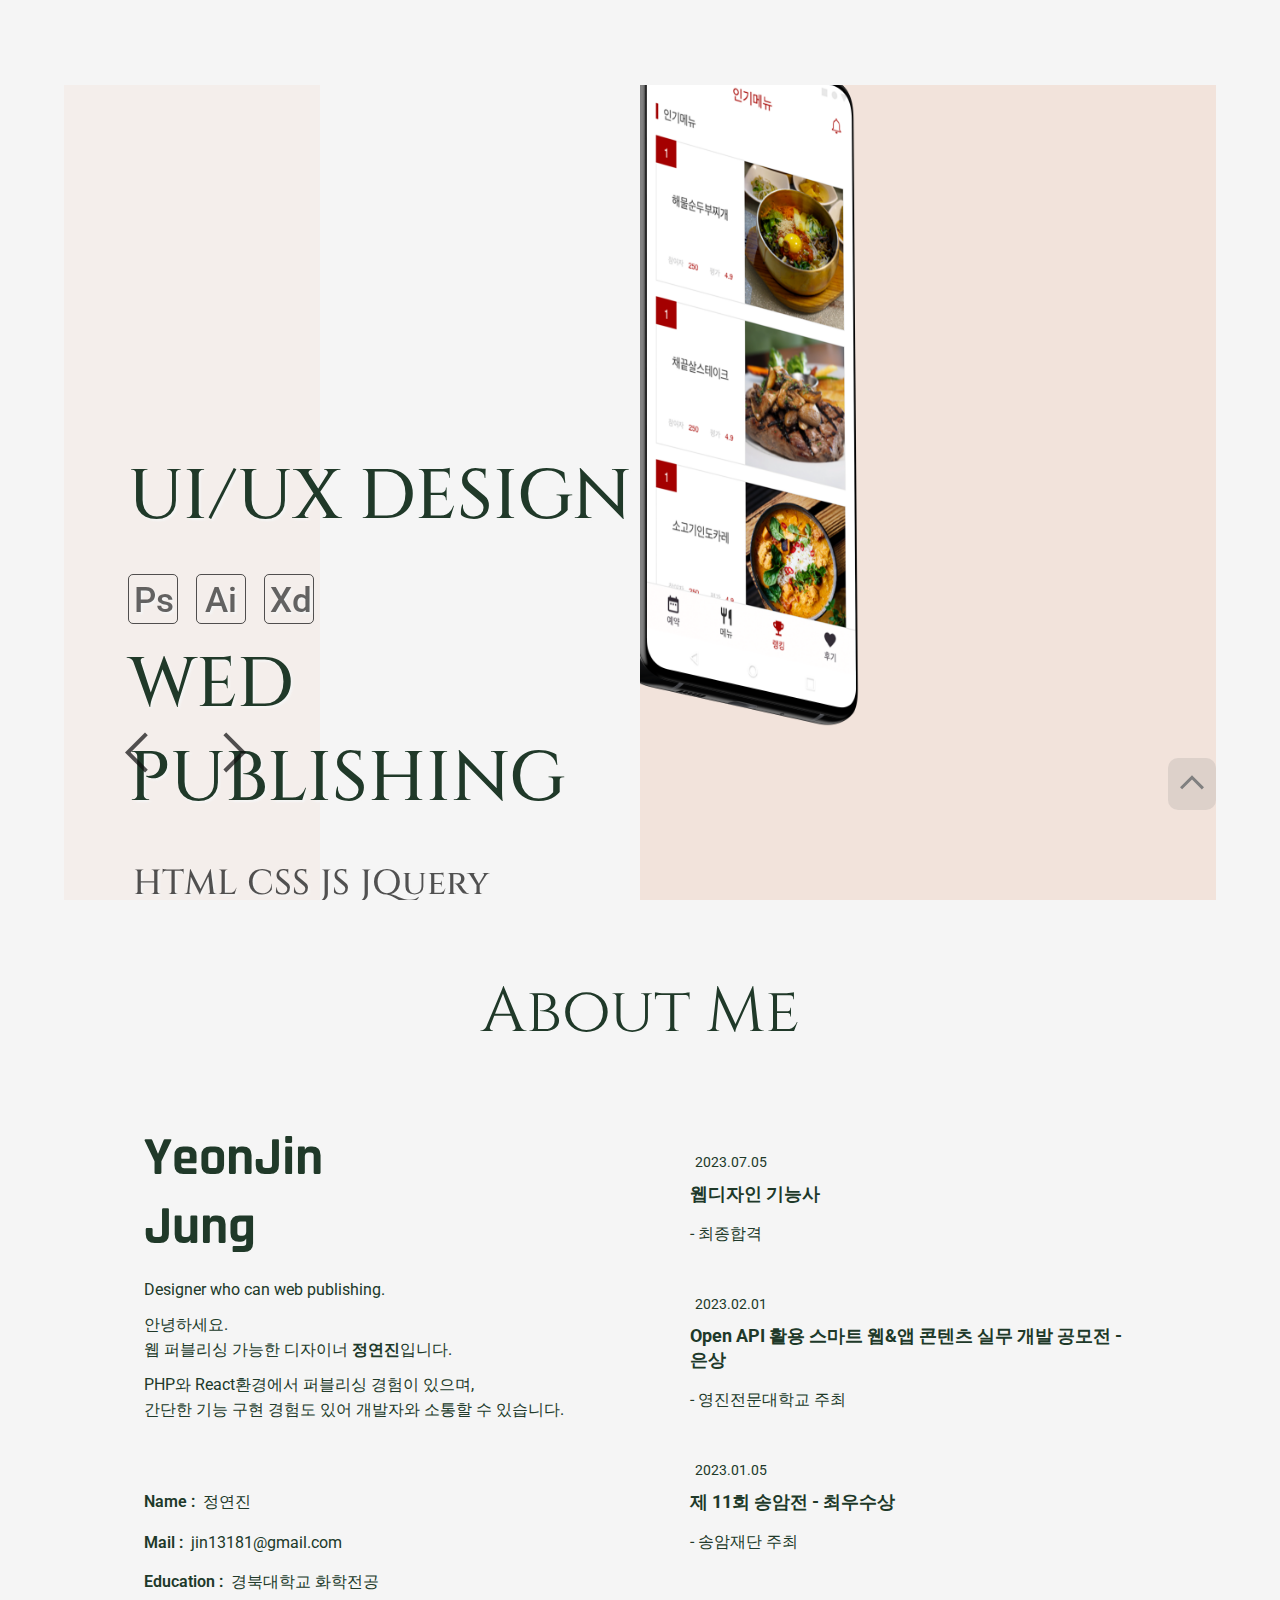
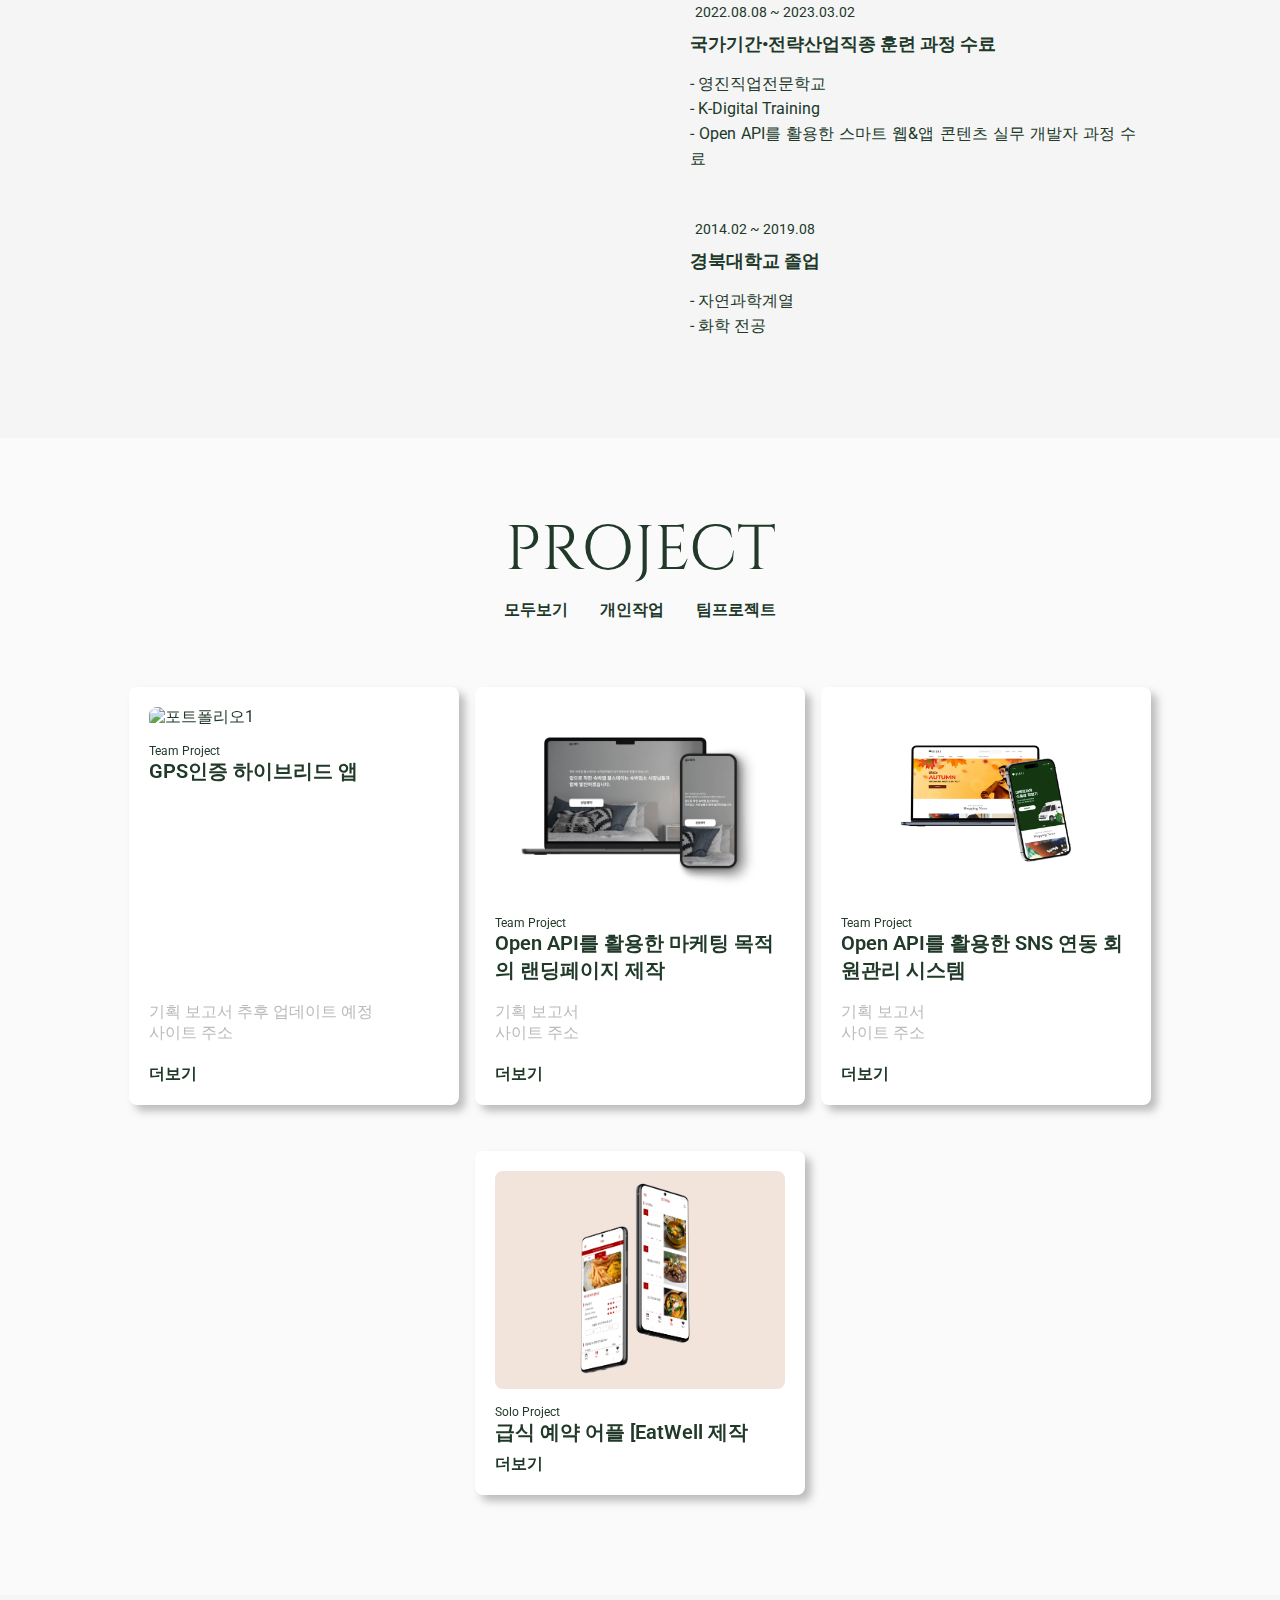
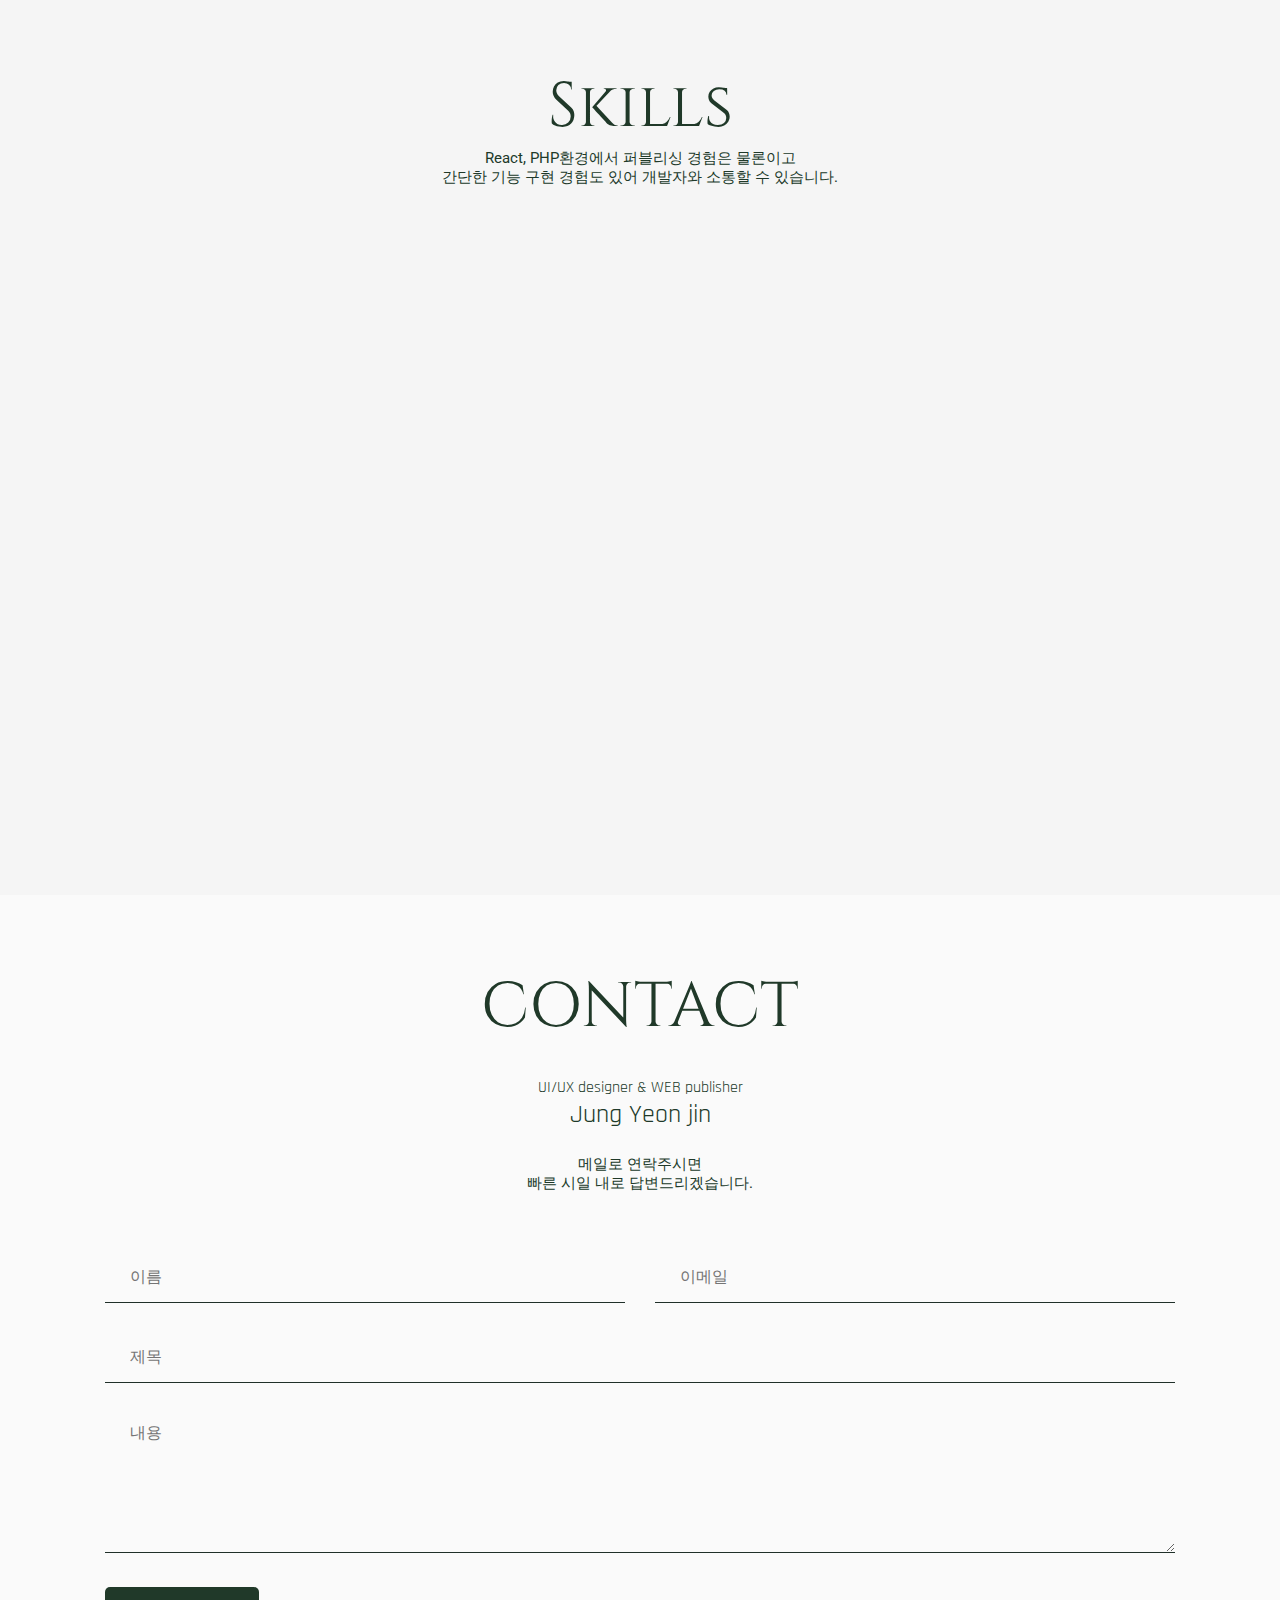
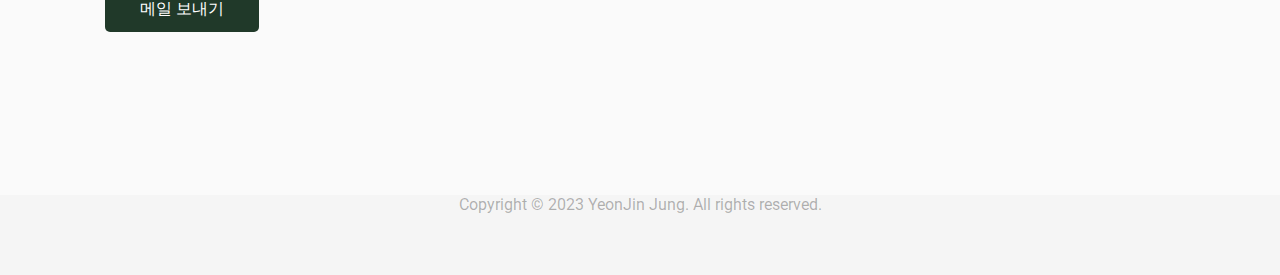
==== index.html @ bfe867f1 "보고서 추가중" ====
<!DOCTYPE html>
<html lang="ko">
  <head>
    <meta charset="UTF-8" />
    <meta http-equiv="X-UA-Compatible" content="IE=edge" />
    <meta name="viewport" content="width=device-width, initial-scale=1.0" />
    <title>정연진 포트폴리오</title>

    <!-- 제이쿼리 슬릭슬라이더 스크립트 -->
    <script src="https://code.jquery.com/jquery-3.6.0.min.js"></script>
    <link
      rel="stylesheet"
      type="text/css"
      href="https://cdn.jsdelivr.net/npm/slick-carousel@1.8.1/slick/slick.css"
    />
    <script
      type="text/javascript"
      src="https://cdn.jsdelivr.net/npm/slick-carousel@1.8.1/slick/slick.min.js"
    ></script>
    <!-- AOS -->
    <link href="https://unpkg.com/aos@2.3.1/dist/aos.css" rel="stylesheet" />
    <!-- 스타일시트 -->
    <link rel="stylesheet" href="css/style.css" />
  </head>
  <body>
    <!-- 메뉴 -->
    <header>
      <nav>
        <ul>
          <a href="#mainSlide"><li class="menuBtn underline">HOME</li></a>
          <a href="#about"><li class="menuBtn underline">ABOUT</li></a>
          <a href="#project"><li class="menuBtn underline">PROJECT</li></a>
          <a href="#skills"><li class="menuBtn underline">SKILLS</li></a>
          <a href="#contact"><li class="menuBtn underline">CONTACT</li></a>
        </ul>
      </nav>
      <div id="mobileNav">
        <ul>
          <a href="#mainSlide">
            <li>
              <svg
                xmlns="http://www.w3.org/2000/svg"
                height="26"
                width="26"
                viewBox="0 0 48 48"
              >
                <path
                  d="M8 42V18L24.1 6 40 18v24H28.3V27.75h-8.65V42Zm3-3h5.65V24.75H31.3V39H37V19.5L24.1 9.75 11 19.5Zm13-14.65Z"
                />
              </svg>
            </li>
          </a>
          <a href="#about">
            <li>
              <svg
                xmlns="http://www.w3.org/2000/svg"
                height="26"
                width="26"
                viewBox="0 0 48 48"
              >
                <path
                  d="M31.3 21.35q1.15 0 1.925-.775Q34 19.8 34 18.65t-.775-1.925q-.775-.775-1.925-.775t-1.925.775q-.775.775-.775 1.925t.775 1.925q.775.775 1.925.775Zm-14.6 0q1.15 0 1.925-.775.775-.775.775-1.925t-.775-1.925q-.775-.775-1.925-.775t-1.925.775Q14 17.5 14 18.65t.775 1.925q.775.775 1.925.775Zm7.3 13.6q3.3 0 6.075-1.775Q32.85 31.4 34.1 28.35h-2.6q-1.15 2-3.15 3.075-2 1.075-4.3 1.075-2.35 0-4.375-1.05t-3.125-3.1H13.9q1.3 3.05 4.05 4.825Q20.7 34.95 24 34.95ZM24 44q-4.1 0-7.75-1.575-3.65-1.575-6.375-4.3-2.725-2.725-4.3-6.375Q4 28.1 4 23.95q0-4.1 1.575-7.75 1.575-3.65 4.3-6.35 2.725-2.7 6.375-4.275Q19.9 4 24.05 4q4.1 0 7.75 1.575 3.65 1.575 6.35 4.275 2.7 2.7 4.275 6.35Q44 19.85 44 24q0 4.1-1.575 7.75-1.575 3.65-4.275 6.375t-6.35 4.3Q28.15 44 24 44Zm0-20Zm0 17q7.1 0 12.05-4.975Q41 31.05 41 24q0-7.1-4.95-12.05Q31.1 7 24 7q-7.05 0-12.025 4.95Q7 16.9 7 24q0 7.05 4.975 12.025Q16.95 41 24 41Z"
                />
              </svg>
            </li>
          </a>
          <a href="#project">
            <li>
              <svg
                xmlns="http://www.w3.org/2000/svg"
                height="26"
                width="26"
                viewBox="0 0 48 48"
              >
                <path
                  d="M28.5 40v-3h6q1.05 0 1.775-.725Q37 35.55 37 34.5v-5q0-1.85 1.125-3.3 1.125-1.45 2.875-2v-.4q-1.75-.5-2.875-1.975T37 18.5v-5q0-1.05-.725-1.775Q35.55 11 34.5 11h-6V8h6q2.3 0 3.9 1.6t1.6 3.9v5q0 1.05.725 1.775Q41.45 21 42.5 21H44v6h-1.5q-1.05 0-1.775.725Q40 28.45 40 29.5v5q0 2.3-1.6 3.9T34.5 40Zm-15 0q-2.3 0-3.9-1.6T8 34.5v-5q0-1.05-.725-1.775Q6.55 27 5.5 27H4v-6h1.5q1.05 0 1.775-.725Q8 19.55 8 18.5v-5q0-2.3 1.6-3.9T13.5 8h6v3h-6q-1.05 0-1.775.725Q11 12.45 11 13.5v5q0 1.85-1.125 3.325T7 23.8v.4q1.75.55 2.875 2T11 29.5v5q0 1.05.725 1.775Q12.45 37 13.5 37h6v3Z"
                />
              </svg>
            </li>
          </a>
          <a href="#skills">
            <li>
              <svg
                xmlns="http://www.w3.org/2000/svg"
                height="26"
                width="26"
                viewBox="0 0 48 48"
              >
                <path
                  d="M28.5 40v-3h6q1.05 0 1.775-.725Q37 35.55 37 34.5v-5q0-1.85 1.125-3.3 1.125-1.45 2.875-2v-.4q-1.75-.5-2.875-1.975T37 18.5v-5q0-1.05-.725-1.775Q35.55 11 34.5 11h-6V8h6q2.3 0 3.9 1.6t1.6 3.9v5q0 1.05.725 1.775Q41.45 21 42.5 21H44v6h-1.5q-1.05 0-1.775.725Q40 28.45 40 29.5v5q0 2.3-1.6 3.9T34.5 40Zm-15 0q-2.3 0-3.9-1.6T8 34.5v-5q0-1.05-.725-1.775Q6.55 27 5.5 27H4v-6h1.5q1.05 0 1.775-.725Q8 19.55 8 18.5v-5q0-2.3 1.6-3.9T13.5 8h6v3h-6q-1.05 0-1.775.725Q11 12.45 11 13.5v5q0 1.85-1.125 3.325T7 23.8v.4q1.75.55 2.875 2T11 29.5v5q0 1.05.725 1.775Q12.45 37 13.5 37h6v3Z"
                />
              </svg>
            </li>
          </a>
          <a href="#contact">
            <li>
              <svg
                xmlns="http://www.w3.org/2000/svg"
                height="26"
                width="26"
                viewBox="0 0 48 48"
              >
                <path
                  d="M7 40q-1.2 0-2.1-.9Q4 38.2 4 37V11q0-1.2.9-2.1Q5.8 8 7 8h34q1.2 0 2.1.9.9.9.9 2.1v26q0 1.2-.9 2.1-.9.9-2.1.9Zm17-15.1L7 13.75V37h34V13.75Zm0-3L40.8 11H7.25ZM7 13.75V11v26Z"
                />
              </svg>
            </li>
          </a>
        </ul>
      </div>
    </header>

    <!-- ------------------------------------- 1. 메인 슬라이드 -->
    <section id="mainSlide">
      <!-- 텍스트 슬라이드 -->
      <div class="text-slider-wrapper">
        <div class="text-slider">
          <div class="text-slide">
            <h1 class="design_tool">
              UI/UX DESIGN <br />
              <span>Ps</span><span>Ai</span><span>Xd</span>
            </h1>
          </div>
          <div class="text-slide">
            <h1 class="pub_tool">
              WED<br />PUBLISHING<br />
              <span>HTML</span><span>CSS</span><span>JS</span
              ><span>JQuery</span>
            </h1>
          </div>
          <div class="text-slide">
            <h1>MOBILE <br />PUBLISHING</h1>
          </div>
        </div>
      </div>
      <!-- 이전 다음 버튼-->
      <div class="slider-control">
        <div class="prev">
          <button class="slideBtn" type="button">
            <svg xmlns="http://www.w3.org/2000/svg" height="48" width="48">
              <path d="M20 44 0 24 20 4l2.8 2.85L5.65 24 22.8 41.15Z" />
            </svg>
          </button>
        </div>
        <div class="next">
          <button class="slideBtn" type="button">
            <svg xmlns="http://www.w3.org/2000/svg" height="48" width="48">
              <path
                d="m15.2 43.9-2.8-2.85L29.55 23.9 12.4 6.75l2.8-2.85 20 20Z"
              />
            </svg>
          </button>
        </div>
      </div>
      <!-- 블럭창 -->
      <div class="blocks">
        <div class="block-1"></div>
        <div class="block-2"></div>
        <div class="block-3"></div>
      </div>
      <!-- 오버레이창 -->
      <div class="overlay"></div>
      <!-- 이미지 슬라이드 -->
      <div class="image-slider">
        <div
          class="image-slide"
          id="one"
          style="
            background: url(img/EatWell1.png) no-repeat 50% 50%;
            background-size: cover;
          "
        ></div>
        <div
          class="image-slide"
          id="two"
          style="
            background: url(img/DEBEC2.jpg) no-repeat 50% 50%;
            background-size: cover;
          "
        ></div>
        <div
          class="image-slide"
          id="three"
          style="
            background: url(img/DANDI.png) no-repeat 50% 50%;
            background-size: cover;
          "
        ></div>
      </div>
    </section>

    <!-- ------------------------------------- 2. 소개 -->
    <main class="main-content">
      <section class="about section color" id="about">
        <div class="container">
          <div class="mainTitle">About Me</div>
          <!-- <div class="row">
            <div class="section-title padd-15">
              <h2>About Me</h2>
            </div>
          </div> -->

          <div class="contents">
            <div class="about-content">
              <div class="left">
                <div>
                  <div class="about-text">
                    <h3>YeonJin<br />Jung</h3>
                    <p>Designer who can web publishing.<br /></p>
                    <p style="margin-top: 10px">
                      안녕하세요.<br />
                      웹 퍼블리싱 가능한 디자이너
                      <b>정연진</b>입니다.<br />
                    </p>
                    <p style="margin-top: 10px">
                      PHP와 React환경에서 퍼블리싱 경험이 있으며,<br />
                      간단한 기능 구현 경험도 있어 개발자와 소통할 수
                      있습니다.<br />
                    </p>
                  </div>
                </div>

                <div>
                  <div class="personal-info">
                    <div class="info-item">
                      <p>Name : <span>정연진</span></p>
                    </div>
                    <div class="info-item">
                      <p>Mail : <span>jin13181@gmail.com</span></p>
                    </div>
                    <div class="info-item">
                      <p>Education : <span>경북대학교 화학전공</span></p>
                    </div>
                  </div>
                </div>

                <!-- <div class="buttons color">
                  <a href="./pages/cv.html" class="btn">웹에서 이력서 보기</a>
                </div> -->
              </div>
              <div class="right">
                <div class="timeline-box">
                  <div class="timeline">
                    <!-- ===== Timeline iTem Start ===== -->
                    <div class="timeline-item">
                      <div class="circle-dot"></div>
                      <h3 class="timeline-date">
                        <i class="fa fa-calendar"></i> 2023.07.05
                      </h3>
                      <h4 class="timeline-title">웹디자인 기능사</h4>
                      <p class="timeline-text">- 최종합격<br /></p>
                    </div>
                    <!-- ===== Timeline iTem End ===== -->
                    <!-- ===== Timeline iTem Start ===== -->
                    <div class="timeline-item">
                      <div class="circle-dot"></div>
                      <h3 class="timeline-date">
                        <i class="fa fa-calendar"></i> 2023.02.01
                      </h3>
                      <h4 class="timeline-title">
                        Open API 활용 스마트 웹&앱 콘텐츠 실무 개발 공모전 -
                        은상
                      </h4>
                      <p class="timeline-text">- 영진전문대학교 주최<br /></p>
                    </div>
                    <!-- ===== Timeline iTem End ===== -->
                    <!-- ===== Timeline iTem Start ===== -->
                    <div class="timeline-item">
                      <div class="circle-dot"></div>
                      <h3 class="timeline-date">
                        <i class="fa fa-calendar"></i> 2023.01.05
                      </h3>
                      <h4 class="timeline-title">제 11회 송암전 - 최우수상</h4>
                      <p class="timeline-text">- 송암재단 주최<br /></p>
                    </div>
                    <!-- ===== Timeline iTem End ===== -->
                    <!-- ===== Timeline iTem Start ===== -->
                    <div class="timeline-item">
                      <div class="circle-dot"></div>
                      <h3 class="timeline-date">
                        <i class="fa fa-calendar"></i> 2022.08.08 ~ 2023.03.02
                      </h3>
                      <h4 class="timeline-title">
                        국가기간•전략산업직종 훈련 과정 수료
                      </h4>
                      <p class="timeline-text">
                        - 영진직업전문학교<br />
                        - K-Digital Training<br />
                        - Open API를 활용한 스마트 웹&앱 콘텐츠 실무 개발자 과정
                        수료
                      </p>
                    </div>
                    <!-- ===== Timeline iTem End ===== -->
                    <!-- ===== Timeline iTem Start ===== -->
                    <div class="timeline-item">
                      <div class="circle-dot"></div>
                      <h3 class="timeline-date">
                        <i class="fa fa-calendar"></i> 2014.02 ~ 2019.08
                      </h3>
                      <h4 class="timeline-title">경북대학교 졸업</h4>
                      <p class="timeline-text">
                        - 자연과학계열<br />
                        - 화학 전공<br />
                      </p>
                    </div>
                    <!-- ===== Timeline iTem End ===== -->
                  </div>
                </div>
              </div>
            </div>
          </div>
          <!-- // about-content -->
        </div>
      </section>

      <!-- ------------------------------------- 3. 포트폴리오 -->
      <section class="portfolio section" id="project">
        <!-- portfolio container Start -->
        <div class="container">
          <div class="mainTitle">PROJECT</div>
          <!-- portfolio Item Filter Start -->
          <div class="row">
            <div class="portfolio-heading padd-15">
              <div class="portfolio__filters">
                <span class="portfolio__item active-portfolio" data-filter="all"
                  >모두보기</span
                >
                <span class="portfolio__item" data-filter=".Solo"
                  >개인작업</span
                >
                <span class="portfolio__item" data-filter=".Team"
                  >팀프로젝트</span
                >
              </div>
            </div>
          </div>
          <!-- portfolio Item Filter End -->

          <!-- portfolio Item Container Start -->
          <div class="portfolio__container">
            <!-- portfolio Item Start -->
            <div class="portfolio__card mix Team">
              <img
                src="./img/DANDI.png"
                alt="포트폴리오1"
                class="portfolio__img"
              />
              <p class="portfolio__subtitle">Team Project</p>
              <h3 class="portfolio__title">GPS인증 하이브리드 앱</h3>
              <p class="portfolio__link">
                <a href="./ppt/DANDI_ppt.html" target="_blank"
                  >기획 보고서 추후 업데이트 예정</a
                ><br />
                <a href="https://dandi21.netlify.app/" target="_blank"
                  >사이트 주소</a
                >
              </p>
              <span class="portfolio__button"
                >더보기
                <i class="fa-solid fa-arrow-right"></i>
              </span>
              <div class="portfolio__item-details">
                <p class="details__description">
                  Open API을 활용한 GPS 인증 하이브리드 앱 개발<br /><br />
                  대구 각 관광명소를 배경으로 돌아보며 QR코드를 스캔하여
                  스탬프를 모으면서 대구 관광명소를 알리고, 추가적인 지역발전을
                  도모하는 목표로 기획
                </p>
                <ul class="details__info">
                  <b>제작 기간</b>
                  -
                  <span>2023.02.01. ~ 2023.02.28.</span>
                  <br />
                  <li>
                    <b>사용기술</b> -
                    <span>HTML, CSS, JavaScript, React, node.js, Rest API</span>
                    <br />
                  </li>
                  <li>
                    <b>역할</b> -
                    <span>웹 퍼블리싱, 프론트엔드 개발, 백엔드 개발</span>
                    <br />
                  </li>
                  <li>
                    • React 환경에서 퍼블리싱<br />
                    • React Hook을 이용한 상태관리<br />
                    • Netlify를 이용한 React 프로젝트 배포<br />
                    • 로그인, 회원가입 기능 구현<br />
                    • Node.js(Express)를 활용하여 애플리케이션 서버 구축<br />
                    • Axios를 활용하여 서버와 통신<br />
                    <br />
                  </li>
                  <li>
                    <b>링크</b>
                    <p>
                      <a href="./ppt/DANDI_ppt.html" target="_blank"
                        >프로젝트 기획 보고서 추후 업데이트 예정</a
                      ><br />
                      <a href="https://dandi21.netlify.app/" target="_blank"
                        >프로젝트 사이트 주소</a
                      >
                    </p>
                  </li>
                </ul>
              </div>
            </div>
            <!-- portfolio Item End -->
            <!-- portfolio Item Start -->
            <div class="portfolio__card mix Team">
              <img
                src="./img/coolstay.png"
                alt="포트폴리오2"
                class="portfolio__img"
              />
              <p class="portfolio__subtitle">Team Project</p>
              <h3 class="portfolio__title">
                Open API를 활용한 마케팅 목적의 랜딩페이지 제작
              </h3>

              <p class="portfolio__link">
                <a href="./ppt/COOLSTAY.html" target="_blank">기획 보고서</a
                ><br />
                <a href="http://jin13181.ivyro.net/coolstay/" target="_blank"
                  >사이트 주소</a
                >
              </p>
              <div class="portfolio__button">
                더보기
                <i class="fa-solid fa-arrow-right"></i>
              </div>
              <div class="portfolio__item-details">
                <p class="details__description">
                  카카오 알림톡 API를 이용한 마케팅 자동화 서비스 프로젝트<br /><br />
                  대상을 선정한 이유와 고객의 유입부터 수익화(결제유도)까지의
                  흐름 등 모든것이 마케팅이 중심이 되었던 프로젝트
                </p>
                <ul class="details__info">
                  <b>재작 기간</b>
                  -
                  <span>2023.01.04. ~ 2023.01.31.</span>
                  <br />
                  <li>
                    <b>사용기술</b> -
                    <span>HTML, CSS, JavaScript, REST API</span>
                    <br />
                  </li>
                  <li>
                    <b>역할</b> -
                    <span>전반적인 화면 설계 및 웹 퍼블리싱</span>
                    <br />
                  </li>
                  <li>
                    • 웹 표준, 웹 접근성을 고려한 반응형 웹 구현 <br />
                    <br />
                  </li>

                  <li>
                    <b>링크</b>
                    <p>
                      <a href="./ppt/COOLSTAY.html" target="_blank"
                        >프로젝트 기획 보고서</a
                      ><br />
                      <a
                        href="http://jin13181.ivyro.net/coolstay/"
                        target="_blank"
                        >프로젝트 사이트 주소</a
                      >
                    </p>
                  </li>
                  <li>
                    <b>수상</b> -
                    <span>
                      영진전문대학 주최. Open API 활용 콘텐츠 개발 공모전 은상
                      수상
                    </span>
                    <br />
                  </li>
                </ul>
              </div>
            </div>
            <!-- portfolio Item End -->
            <!-- portfolio Item Start -->
            <div class="portfolio__card mix Team">
              <img
                src="./img/DEBEC.png"
                alt="포트폴리오3"
                class="portfolio__img"
              />
              <p class="portfolio__subtitle">Team Project</p>
              <h3 class="portfolio__title">
                Open API를 활용한 SNS 연동 회원관리 시스템
              </h3>
              <p class="portfolio__link">
                <a href="./ppt/DEBEC.html" target="_blank">기획 보고서</a><br />
                <a href="http://jin13181.ivyro.net/debec/" target="_blank"
                  >사이트 주소</a
                >
              </p>
              <span class="portfolio__button"
                >더보기
                <i class="fa-solid fa-arrow-right"></i>
              </span>
              <div class="portfolio__item-details">
                <!-- <h3 class="details__title">Image Search App</h3> -->
                <p class="details__description">
                  대구에 위치한 [대구백화점]을 대상으로 Open API를 이용한 SNS
                  연동 회원관리 시스템 프로젝트
                </p>
                <ul class="details__info">
                  <li>
                    <b>제작 기간</b> -
                    <span>2022.11.17. ~ 2022.12.16.</span>
                    <br />
                  </li>
                  <li>
                    <b>사용기술</b> -
                    <span
                      >HTML, CSS, JavaScript, jQuery, PHP, MySQL, REST API</span
                    >
                    <br />
                  </li>
                  <li>
                    <b>역할</b> -
                    <span>웹 퍼블리싱, 프론트엔드 개발, 백엔드 개발</span>
                    <br />
                  </li>

                  <li>
                    • 웹 표준, 웹 접근성을 고려한 반응형 웹 구현 <br />
                    • PHP와 REST API를 활용하여 소셜 로그인 기능 구현<br />
                    • 관리자 페이지로 회원 정보 수정 및 삭제 구현 <br />
                    <br />
                  </li>

                  <li>
                    <b>링크</b>
                    <p>
                      <a href="./ppt/DEBEC.html" target="_blank"
                        >프로젝트 기획 보고서</a
                      ><br />
                      <a href="http://jin13181.ivyro.net/debec/" target="_blank"
                        >프로젝트 사이트 주소</a
                      >
                    </p>
                  </li>
                  <li>
                    <b>수상</b>
                    <span
                      >송암재단 주최. 송암재단 제 11회 송암전 최우수상
                      수상</span
                    >
                    <br />
                  </li>
                </ul>
              </div>
            </div>
            <!-- portfolio Item End -->
            <!-- portfolio Item Start -->
            <div class="portfolio__card mix Solo">
              <img
                src="./img/EatWell1.png"
                alt="포트폴리오4"
                class="portfolio__img"
              />
              <p class="portfolio__subtitle">Solo Project</p>
              <h3 class="portfolio__title">급식 예약 어플 [EatWell 제작</h3>
              <span class="portfolio__button"
                >더보기
                <i class="fa-solid fa-arrow-right"></i>
              </span>
              <div class="portfolio__item-details">
                <!-- <h3 class="details__title">Image Search App</h3> -->
                <p class="details__description">급식 예약 어플 제작</p>
                <ul class="details__info">
                  <li>
                    <b>제작 기간</b> -
                    <span></span>
                    <br />
                  </li>
                  <li>
                    <b>사용기술</b> -
                    <span>Adobe XD</span>
                    <br />
                  </li>
                  <li>
                    <b>역할</b> -
                    <span>기획 및 UI/UX 디자인</span>
                    <br />
                  </li>
                  <li>
                    <b>링크</b>
                    <p>
                      <a href="./ppt/DEBEC_ppt.html" target="_blank"
                        >프로젝트 보고서 추후 업데이트 예정</a
                      ><br />
                    </p>
                  </li>
                </ul>
              </div>
            </div>
            <!-- portfolio Item End -->
          </div>
          <!-- portfolio Item Container Start -->

          <!-- Portfolio Popup Start -->
          <div class="portfolio__popup">
            <div class="portfolio__popup-inner">
              <div class="portfolio__popup-content grid">
                <div class="portfolio__popup-close">
                  <span></span>
                </div>
                <div class="pp__thumbnail">
                  <img
                    src="https://source.unsplash.com/collection/17"
                    alt="포트폴리오썸네일"
                    class="portfolio__pop-img"
                  />
                </div>
                <div class="portfolio__popup-info">
                  <div class="portfolio__popup-subtitle">
                    <span>Sample Subtitle</span>
                  </div>
                  <h3 class="portfolio__popup-title">Sample Details Title</h3>
                  <div class="portfolio__popup-body">
                    <p class="details__description">
                      Sample Details Description
                    </p>
                    <ul class="details__info">
                      <li>제작 - <span>4 Dec 2020</span></li>
                      <li>사용 - <span>HTML CSS</span></li>
                      <li>구분 - <span>Frontend</span></li>
                      <li>
                        데모 - <span><a href="#">www.domain.com</a></span>
                      </li>
                    </ul>
                  </div>
                </div>
              </div>
            </div>
          </div>
          <!-- Portfolio Popup End -->
        </div>
      </section>
      <!-- ===== Portfolio Section End ===== -->

      <!--------------------------스택-->
      <section class="section" id="skills">
        <div class="container">
          <div class="mainTitle">Skills</div>
          <p class="contact-sub-title">
            React, PHP환경에서 퍼블리싱 경험은 물론이고<br />
            간단한 기능 구현 경험도 있어 개발자와 소통할 수 있습니다.
          </p>
          <div class="introBox">
            <div
              class="textInBox"
              data-aos="fade-up"
              data-aos-anchor-placement="bottom-bottom"
            >
              <p class="fontbold">UI/UX디자인 및 웹퍼블리싱</p>
              <div class="stackWrap">
                <div class="stackContainer">
                  <div class="stackImg">
                    <img src="./img/photoshop.png" width="50px" alt="포토샵" />
                  </div>
                  <div class="stackTxt">photoshop</div>
                  <div class="stackBlank"></div>
                </div>
                <div class="stackContainer">
                  <div class="stackImg">
                    <img src="./img/xd.png" width="50px" alt="어도비xd" />
                  </div>
                  <div class="stackTxt">AdobeXD</div>
                  <div class="stackBlank"></div>
                </div>
                <div class="stackContainer">
                  <div class="stackImg">
                    <img
                      src="./img/illustrator.png"
                      width="50px"
                      alt="일러스트레이터"
                    />
                  </div>
                  <div class="stackTxt">Illustrator</div>
                  <div class="stackBlank"></div>
                </div>
                <div class="stackContainer">
                  <div class="stackImg">
                    <img src="./img/figma.png" width="50px" alt="피그마" />
                  </div>
                  <div class="stackTxt">Figma</div>
                  <div class="stackBlank"></div>
                </div>
                <div class="stackContainer">
                  <div class="stackImg">
                    <img src="./img/html5.png" width="50px" alt="html" />
                  </div>
                  <div class="stackTxt">HTML5</div>
                  <div class="stackBlank"></div>
                </div>
                <div class="stackContainer">
                  <div class="stackImg">
                    <img src="./img/css3.png" width="50px" alt="css" />
                  </div>
                  <div class="stackTxt">CSS3</div>
                  <div class="stackBlank"></div>
                </div>
                <div class="stackContainer">
                  <div class="stackImg">
                    <img src="./img/js.png" width="50px" alt="javaScript" />
                  </div>
                  <div class="stackTxt">JavaScipt</div>
                  <div class="stackBlank"></div>
                </div>
                <div class="stackContainer">
                  <div class="stackImg">
                    <img src="./img/jquery.png" width="50px" alt="jQuery" />
                  </div>
                  <div class="stackTxt">jQuery</div>
                  <div class="stackBlank"></div>
                </div>
              </div>
            </div>
            <div
              class="textInBox"
              data-aos="fade-up"
              data-aos-anchor-placement="bottom-bottom"
            >
              <p class="fontbold">사용해본 언어 및 프레임워크</p>

              <div class="stackWrap">
                <div class="stackContainer">
                  <div class="stackImg">
                    <img src="./img/react.png" width="50px" alt="react" />
                  </div>
                  <div class="stackTxt">React</div>
                  <div class="stackBlank"></div>
                </div>
                <div class="stackContainer">
                  <div class="stackImg">
                    <img src="./img/node.png" width="50px" alt="nodeJS" />
                  </div>
                  <div class="stackTxt">Node.js</div>
                  <div class="stackBlank"></div>
                </div>
                <div class="stackContainer">
                  <div class="stackImg">
                    <img src="./img/php.png" width="50px" alt="php" />
                  </div>
                  <div class="stackTxt">PHP</div>
                  <div class="stackBlank"></div>
                </div>
              </div>
            </div>
          </div>
        </div>
      </section>
      <!-- ------------------------------------- 4. 컨택트 -->
      <section class="contact section" id="contact">
        <div class="container">
          <!-- <div class="row">
            <div class="section-title padd-15">
              <h2>Contact</h2>
            </div>
          </div> -->
          <div class="mainTitle">CONTACT</div>
          <div class="businessCard">
            <div class="businessCardEnglish">
              <p class="jobName">
                <span>UI/UX</span> designer & <span>WEB</span> publisher
              </p>
              <p class="name"><span>J</span>ung <span>Y</span>eon jin</p>
            </div>
            <div class="businessCardKorea">
              <p class="jobName">
                <span>UI/UX</span> 디자이너 & <span>WEB</span> 퍼블리셔
              </p>
              <p class="name">정 연 진</p>
            </div>
          </div>
          <p class="contact-sub-title padd-15">
            메일로 연락주시면<br />
            빠른 시일 내로 답변드리겠습니다.
          </p>

          <!-- ===== Contact Form ===== -->
          <form class="contact-form padd-15" id="contact-form">
            <input type="hidden" name="contact_number" />
            <div class="row">
              <div class="form-item col-6 padd-15">
                <div class="form-group">
                  <input
                    type="text"
                    class="form-control"
                    placeholder="이름"
                    name="user_name"
                  />
                </div>
              </div>
              <div class="form-item col-6 padd-15">
                <div class="form-group">
                  <input
                    type="email"
                    class="form-control"
                    placeholder="이메일"
                    name="user_email"
                  />
                </div>
              </div>
            </div>
            <div class="row">
              <div class="form-item col-12 padd-15">
                <div class="form-group">
                  <input
                    type="text"
                    class="form-control"
                    placeholder="제목"
                    name="from_title"
                  />
                </div>
              </div>
            </div>
            <div class="row">
              <div class="form-item col-12 padd-15">
                <div class="form-group">
                  <textarea
                    class="form-control"
                    placeholder="내용"
                    name="message"
                  ></textarea>
                </div>
              </div>
            </div>
            <div class="row">
              <div class="form-item col-12 padd-15">
                <div class="form-group">
                  <button type="submit" class="btn" id="form-submit">
                    메일 보내기
                  </button>
                </div>
              </div>
            </div>
          </form>
        </div>
      </section>
    </main>

    <!-- ------------------------------------- 5. 푸터 -->
    <footer>
      Copyright © 2023 YeonJin Jung. <br class="br" />
      All rights reserved.
    </footer>

    <!-- ------------------------------------- 탑버튼 -->
    <a href="#mainSlide">
      <div id="topBtn">
        <svg xmlns="http://www.w3.org/2000/svg" height="48" width="48">
          <path d="m24 30.75-12-12 2.15-2.15L24 26.5l9.85-9.85L36 18.8Z" />
        </svg>
      </div>
    </a>

    <!-- 자바스크립트 -->
    <script src="js/script.js"></script>
    <!-- AOS 스크립트 -->
    <script src="https://unpkg.com/aos@2.3.1/dist/aos.js"></script>
    <script>
      AOS.init();
    </script>
    <!-- ===== EmailJS ===== -->
    <script
      type="text/javascript"
      src="https://cdn.jsdelivr.net/npm/@emailjs/browser@3/dist/email.min.js"
    ></script>

    <script src="./js/mixitup.min.js"></script>
    <script src="./js/main.js"></script>
  </body>
</html>
---- css/style.css ----
@import url("https://fonts.googleapis.com/css2?family=Noto+Sans+KR:wght@100;300;400;500;700;900&display=swap");
/* 100 300 400 500 700 900
font-family: 'Noto Sans KR', sans-serif; */
@import url("https://fonts.googleapis.com/css2?family=Noto+Serif+KR:wght@200;300;400;500;600;700;900&display=swap");
/* 200 300 400 500 600 700 900 
font-family: 'Noto Serif KR', serif; */
@import url("https://fonts.googleapis.com/css2?family=Roboto:ital,wght@0,100;0,300;0,400;0,500;0,700;0,900;1,100;1,300;1,400;1,500;1,700;1,900&display=swap");
/* 100 300 400 500 700 900
font-family: 'Roboto', sans-serif; */
@import url("https://fonts.googleapis.com/css2?family=Cinzel:wght@400;500;600;700;800;900&display=swap");
/* 400 500 600 700 800 900 
font-family: 'Cinzel', serif;*/
@import url("https://fonts.googleapis.com/css2?family=EB+Garamond:ital,wght@0,400;0,500;0,600;0,700;0,800;1,400;1,500;1,600;1,700;1,800&display=swap");
/* 400 500 600 700 800
font-family: 'EB Garamond', serif; */
@import url("https://fonts.googleapis.com/css2?family=Rajdhani:wght@300;400;500;600;700&display=swap");
/* 400 500 600 700
font-family: 'Rajdhani', sans-serif; */
* {
  margin: 0;
  padding: 0;
  box-sizing: border-box;
  list-style: none;
  color: #203929;
}
html {
  scroll-behavior: smooth;
  font-family: "Roboto", sans-serif;
  color: #0f0f0f;
  /* background: linear-gradient(#0f0f0f 60%, purple); */
  background: whitesmoke;
}
a {
  text-decoration: none;
  color: rgb(187, 187, 187);
}
article {
  margin-bottom: 200px;
}
.br {
  display: none;
}
@media screen and (max-width: 990px) {
  .br {
    display: block;
  }
}
.fontbold {
  font-weight: bold;
}
.mainTitle {
  text-align: center;
  font-size: 7vmin;
  font-family: "Cinzel", serif;
}
.hidden {
  display: none;
}

#project,
#contact {
  background-color: rgb(250, 250, 250);
}
/* --------------------------------------- 0. 상단메뉴 */
nav {
  position: fixed;
  top: 0;
  padding-top: 50px;
  width: 100%;
  z-index: 50;
  transition: 0.3s;
  display: flex;
  justify-content: center;
}
nav ul a li {
  color: transparent;
}
nav:hover {
  background: whitesmoke;
}
nav.upup {
  color: #0f0f0f;
  padding-top: 10px;
  background-color: whitesmoke;
  box-shadow: 0 0 5px 2px rgba(0, 0, 0, 0.132);
}
nav.upup ul a li {
  color: #bbb;
}
nav ul {
  /* border: 1px solid red; */
  width: 60%;
  display: flex;
  justify-content: space-evenly;
}
nav li {
  /* border: 1px solid blue; */
  height: 30px;
  margin-bottom: 5px;
}
.menuBtn {
  background-repeat: no-repeat;
  background-size: 0% 100%;
  transition: background-size 0.3s;
}
.menuBtn.underline {
  background-image: linear-gradient(transparent 90%, #203929 10%);
}
.menuBtn:hover {
  background-size: 100% 100%;
  color: #203929;
  /* font-weight: bold; */
}
#mobileNav {
  /* border: 1px solid red; */
  box-shadow: 0 0 5px 2px rgba(0, 0, 0, 0.132);
  height: 60px;
  display: none;
  position: fixed;
  bottom: 0;
  left: 0;
  right: 0;
  z-index: 10;
  background: whitesmoke;
}
#mobileNav ul {
  display: flex;
  justify-content: space-evenly;
  padding-top: 15px;
}
#mobileNav svg {
  fill: #0f0f0f98;
}

@media screen and (max-width: 600px) {
  nav {
    display: none;
  }
  #mobileNav {
    display: block;
  }
}

/* --------------------------------------- 1. 메인 슬라이드 */
#mainSlide {
  overflow: hidden;
  position: relative;
}
.image-slider {
  z-index: 0;
  margin: 0 auto;
  padding: 0;
  width: 100%;
  height: 100vh;
}
.image-slide {
  height: 100vh;
  margin: 0 auto;
}
.slick-slide.slick-center {
  transform: scale(1.2);
  transition: transform 0.8s 1.4s cubic-bezier(0.84, 0, 0.08, 0.99);
}
.slick-slide {
  transition: transform 0.7s cubic-bezier(0.84, 0, 0.08, 0.99);
}
.slider-control {
  margin: 0%;
  position: absolute;
  z-index: 2;
  bottom: 6%;
  left: 15%;
  transform: translate(-50%, -50%);
  display: flex;
}
.slideBtn {
  background: none;
  padding: 10px;
  border: 1px solid rgba(255, 255, 255, 0);
  font-size: 20px;
  border-radius: 50%;
  margin: 0.4em;
  display: inline-block;
}
.slideBtn svg {
  fill: #0f0f0fb7;
}
.slideBtn:focus {
  outline: none;
}
.block-1 {
  z-index: 1;
  position: absolute;
  height: 100vh;
  width: 5%;
  left: 0%;
  background: whitesmoke;
}
.block-2 {
  z-index: 1;
  position: absolute;
  height: 100vh;
  width: 25%;
  left: 25%;
  background: whitesmoke;
}
.block-3 {
  z-index: 1;
  position: absolute;
  height: 100vh;
  width: 5%;
  right: 0%;
  background: whitesmoke;
}
.overlay {
  z-index: 1;
  position: absolute;
  height: 100vh;
  width: 21%;
  left: 5%;
  background: rgba(245, 245, 245, 0.65);
}
.text-slider-wrapper {
  z-index: 2;
  position: absolute;
  width: 100%;
  top: 50%;
}
.text-slider {
  margin: 0%;
  padding: 0%;
  height: 100vh;
}
.text-slide h1 {
  color: #203929;
  font-size: 70px;
  font-weight: 500;
  /* text-transform: uppercase; */
  font-family: "Cinzel", serif;
  padding-left: 10%;
  text-shadow: 2px 2px 2px whitesmoke;
}
.text-slide h1.design_tool span {
  border: 1px solid #0f0f0fb7;
  color: #0f0f0fa3;
  border-radius: 5px;
  padding: 5px;
  font-size: 0.5em;
  text-align: center;
  margin-right: 18px;
  width: 50px;
  height: 50px;
  display: inline-block;
  font-family: "Roboto", sans-serif;
}
.text-slide h1.pub_tool span {
  color: #0f0f0fb7;
  border-radius: 5px;
  padding: 5px;
  font-size: 0.5em;
  text-align: center;

  display: inline-block;
}
@media (max-width: 990px) {
  .block-2,
  .overlay {
    display: none;
  }
  .block-1 {
    width: 50%;
  }
  .block-3 {
    width: 12%;
  }
  .slide-slick {
    display: none !important;
  }
  .text-slide h1 {
    font-size: 30px !important;
  }
  .text-slide h1.design_tool span {
    width: 30px;
    height: 30px;
  }
  .text-slider-wrapper {
    position: absolute;
    top: 50% !important;
  }
  .slider-control {
    left: 30%;
  }
}

/* --------------------------------------- 2. 소개 */
/* About */

.section {
  min-height: 100vh;
  display: block;
  padding: 0 60px;

  top: 0;
  right: 0;
  bottom: 0;
  z-index: 0;
  overflow-y: auto;
  overflow-x: hidden;
}

.padd-15 {
  padding-left: 15px;
  padding-right: 15px;
}

.container {
  max-width: 1100px;
  width: 100%;
  margin: auto;
}

.section .container {
  padding-top: 70px;
  padding-bottom: 70px;
}

.section-title {
  flex: 0 0 100%;
  max-width: 100%;
  margin-bottom: 60px;
}

.section-title h2 {
  font-size: 35px;
  font-weight: 700;
  position: relative;
}

.section-title h2:before {
  content: "";
  height: 4px;
  width: 50px;
  background-color: #203929;
  position: absolute;
  top: 100%;
  left: 0;
}

.row {
  display: flex;
  flex-wrap: wrap;
  margin-left: -15px;
  margin-right: -15px;
  position: relative;
}

.contents {
  margin-top: 70px;
  display: flex;
  flex-wrap: wrap;
  justify-content: center;
  position: relative;
}

.btn {
  font-size: 16px;
  font-weight: 500;
  padding: 12px 35px;
  color: white;
  border-radius: 5px;
  display: inline-block;
  white-space: nowrap;
  border: none;
  background: #203929;
  transition: all 0.3s ease;
}

.btn:hover {
  transform: scale(1.05);
}

.about .about-content {
  /* flex: 0 0 100%; */
  display: flex;
  gap: 100px;
  max-width: 100%;
}

.about .about-content .about-text {
  flex: 0 0 100%;
  max-width: 100%;
}

.about .about-content .about-text h3 {
  font-family: "Rajdhani", sans-serif;
  font-size: 6vmin;
  margin-bottom: 15px;
  font-weight: 700;
}

.about .about-content .about-text h3 span {
  color: #203929;
}

.about .about-content .about-text p {
  font-size: 16px;
  line-height: 25px;
}

.about .about-content .personal-info {
  flex: 0 0 60%;
}

.about .about-content .personal-info .info-item p {
  font-weight: 600;
  padding: 10px 0;
  font-size: 16px;
}

.about .about-content .personal-info .buttons {
  margin-top: 30px;
}

.about .about-content .personal-info .buttons .btn {
  margin-top: 10px;
}

.about .about-content .personal-info .info-item span {
  font-weight: 400;
  margin-left: 4px;
  display: inline-block;
}

.about .about-content .personal-info .info-item span a {
  text-decoration: none;
}

.about .about-content .education {
  display: flex;
  flex-direction: column;
}

.about .about-content h3.title {
  font-size: 24px;
  font-weight: 600;
}

.about .about-content .timeline-box {
  flex: 0 0 100%;
  max-width: 100%;
}

.about .about-content .timeline {
  padding: 30px 0;
  border-radius: 10px;
  width: 100%;
  position: relative;
}

.about .about-content .timeline .timeline-item {
  position: relative;
  padding-bottom: 50px;
}

.about .about-content .timeline .timeline-item:last-child {
  padding-bottom: 0;
}

.about .about-content .timeline .timeline-date {
  font-weight: 400;
  font-size: 14px;
  margin-bottom: 12px;
  color: var(--text-black-700);
}

.about .about-content .timeline .timeline-date .fa {
  margin-right: 5px;
}

.about .about-content .timeline .timeline-title {
  font-weight: 700;
  font-size: 18px;
  margin-bottom: 15px;
  text-transform: capitalize;
}

.about .about-content .timeline .timeline-text {
  line-height: 25px;
  font-size: 16px;
  text-align: justify;
}
.about .left {
  display: flex;
  flex: 1;
  flex-direction: column;
  gap: 60px;
}
.about .right {
  display: flex;
  flex: 1;
}

@media (max-width: 900px) {
  .about .left {
    gap: 50px;
  }
  .about .about-content .experience,
  .about .about-content .education,
  .about .about-content .personal-info {
    max-width: 100%;
  }
}
@media (max-width: 600px) {
  .about .about-content {
    flex-direction: column;
    gap: 100px;
  }
}

/* --------------------------------------- 3. 프로젝트 */
.portfolio__container {
  position: relative;
  display: flex;
  justify-content: center;
  flex-wrap: wrap;
  gap: 1rem;
  margin-top: 60px;
  /* overflow: hidden; */
}

.portfolio-heading {
  flex: 0 0 100%;
  max-width: 100%;
}

.portfolio__filters {
  display: flex;
  justify-content: center;
  align-items: center;
  flex-wrap: wrap;
  /* column-gap: .75rem; */
}

.portfolio__item {
  cursor: pointer;
  padding: 8px 16px 6px;
  font-weight: 600;
  border-radius: 0.5rem;
  transition: 0.3s;
}

.portfolio__card {
  display: flex;
  flex-direction: column;
  justify-content: space-between;
  margin-bottom: 30px;
  flex: 0 0 30%;
  max-width: 30%;
  background-color: #fff;
  padding: 1.25rem;
  border-radius: 0.5rem;
  border: var(--bg-black-50);
  overflow: hidden;
  filter: drop-shadow(6px 6px 4px rgba(0, 0, 0, 0.25));
  /* Transition ì ìš© ë¶ˆê°€ - Mixitup */
}

.portfolio__card:hover {
  box-shadow: 0 0 20px rgba(48, 46, 77, 0.15);
  transform: scale(1.05);
}

.portfolio__img {
  border-radius: 0.5rem;
  margin-bottom: 1em;
  width: 100%;
}

.portfolio__subtitle {
  font-size: 0.75rem;
}

.portfolio__title {
  font-size: 1.25rem;
  font-weight: 600;
  margin-bottom: 0.5rem;
  flex: 1;
}
.portfolio__link {
  margin: 10px 0 20px 0;
}

.portfolio__link a:hover {
  color: #203929;
}

.portfolio__button {
  color: var(--skin-color);
  font-size: 1rem;
  display: flex;
  align-items: center;
  column-gap: 0.25rem;
  cursor: pointer;
  font-weight: 600;
}

.portfolio__button i {
  font-size: 1rem;
  transition: 0.3s;
}

.portfolio__button:hover i {
  transform: translateX(0.25rem);
}

.portfolio__item-details {
  display: none;
}

/* Active Item Portfolio */
.active-portfolio {
  background-color: var(--skin-color);
  color: var(--bg-black-900);
}

/* Portfolio Popup */
.portfolio__popup {
  position: fixed;
  top: 0;
  left: 0;
  right: 0;
  bottom: 0;
  background-color: rgba(0, 0, 0, 0.6);
  display: flex;
  justify-content: center;
  align-items: center;
  padding: 1rem 1rem;
  z-index: 10;
  opacity: 0;
  visibility: hidden;
  transition: 0.3s;
}

.portfolio__popup.open {
  opacity: 1;
  visibility: visible;
}

.portfolio__popup-inner {
  position: relative;
  background-color: #fff;
  border: 1px solid #fff;
  width: 580px;
  border-radius: 0.5rem;
  padding: 2.5rem;
  color: #203929;
  max-height: 100vh;
  overflow-y: auto;
}

.portfolio__popup-content {
  grid-template-columns: repeat(2, 1fr);
  align-items: center;
  column-gap: 3rem;
}

.portfolio__popup-close {
  position: absolute;
  top: 30px;
  right: 30px;
  font-size: 1.5rem;
  color: #203929;
  cursor: pointer;
  background: #fff;
}

.portfolio__popup-close {
  height: 40px;
  width: 45px;
  border: 1px solid #203929;
  cursor: pointer;
  position: absolute;
  /* top: 30px; */
  bottom: 30px;
  right: 30px;
  border-radius: 5px;
  background-color: #fff;
  display: flex;
  justify-content: center;
  align-items: center;
  z-index: 30;
  transition: all 0.3s ease;
}

.portfolio__popup-close span {
  position: relative;
  height: 2px;
  width: 18px;
  background-color: transparent;
  display: inline-block;
}

.portfolio__popup-close span::before {
  content: "";
  height: 2px;
  width: 18px;
  background: #203929;
  position: absolute;
  transform: rotate(45deg);
  /* top: 50%;
  left: 50%; */
}

.portfolio__popup-close span::after {
  content: "";
  height: 2px;
  width: 18px;
  background: #203929;
  position: absolute;
  transform: rotate(-45deg);
  /* top: 50%;
  left: 50%; */
}

.portfolio__pop-img {
  width: 100%;
  margin: 0 auto;
  /* max-height: 300px; */
  border-radius: 0.5rem;
}

.portfolio__popup-subtitle {
  font-size: 0.75rem;
  /* margin-bottom: 0.25rem; */
}

.portfolio__popup-title {
  color: var(--text-black-900);
  font-size: 1.5rem;
  font-weight: 600;
  margin-bottom: 0.5rem;
}
.portfolio__popup-info {
  margin-top: 10px;
}

.details__description {
  font-size: 1rem;
  margin-bottom: 1.5rem;
}

.details__info li {
  margin-bottom: 0.25rem;
  text-transform: capitalize;
  font-size: 1rem;
}

.details__info li:last-child {
  margin-bottom: 0;
}

.details__info li span {
  font-weight: normal;
}

.details__info li a {
  text-transform: lowercase;
  color: var(--skin-color);
}

@media (max-width: 1199px) {
  .portfolio__popup {
    left: 0;
  }
}

@media (max-width: 767px) {
  .portfolio__card {
    margin-bottom: 30px;
    flex: 0 0 48%;
    max-width: 48%;
  }
  .portfolio__popup-content {
    grid-template-columns: 1fr;
  }
  .portfolio__popup-close {
    top: inherit;
    bottom: 30px;
  }
}

@media (max-width: 576px) {
  .portfolio__card {
    flex: 0 0 100%;
    max-width: 100%;
  }
  .portfolio__popup-inner {
    width: 98%;
  }
  .portfolio__pop-img {
    width: 100%;
  }
  .portfolio__item {
    flex: 0 0 48%;
  }
  .portfolio__item:nth-child(1) {
    flex: 0 0 96%;
  }
}
/*----------------------stack--*/

.introText {
  /* border: 1px solid red; */
  width: 60%;
  margin-bottom: 200px;
  /* font-family: 'EB Garamond', serif; */
}

@media screen and (max-width: 990px) {
  .introText {
    width: 100%;
  }
}

.introBox {
  /* border: 1px solid red; */
  display: flex;
  margin-top: 70px;
  flex-direction: column;
}

.textInBox {
  padding: 20px;
  margin-bottom: 20px;
}

.textInBox p:nth-of-type(1) {
  margin-bottom: 20px;
}

/* .imgWrap {
  display: flex;
} */
@media screen and (max-width: 800px) {
  .introMemo {
    margin-top: 50px;
    margin-bottom: 100px;
  }
  .textInBox {
    width: 100%;
  }
}
.stackWrap {
  display: flex;
  gap: 10px;
  flex-wrap: wrap;
}
.stackContainer {
  position: relative;
  display: flex;
  cursor: pointer;
  border-radius: 6px;
  height: 120px;
  width: 120px;
  background-color: rgb(255, 255, 255);
  -webkit-box-orient: vertical;
  -webkit-box-direction: normal;
  flex-direction: column;
  -webkit-box-align: center;
  align-items: center;
  -webkit-box-pack: center;
  justify-content: center;
  filter: drop-shadow(6px 6px 4px rgba(0, 0, 0, 0.25));
}
.stackImg {
  display: flex;
  border-radius: 4px;
  height: 70px;
  width: 70px;
  background-color: rgb(255, 255, 255);
  -webkit-box-align: center;
  align-items: center;
  -webkit-box-pack: center;
  justify-content: center;
}

.stackTxt {
  font-family: "Open Sans", "Helvetica Neue", Helvetica, Arial, sans;
  font-weight: 600;
  font-size: 13px;
  line-height: 1.7;
  letter-spacing: normal;
  -webkit-font-smoothing: antialiased;
  margin-top: 3px;
  text-align: center;
}
.stackBlank {
  display: flex;
  -webkit-box-align: center;
  align-items: center;
  -webkit-box-pack: center;
  justify-content: center;
}

/* --------------------------------------- 4.컨택트 */
/* Contact */

.contact-title {
  color: #203929;
  text-align: center;
  font-size: 25px;
  margin-bottom: 20px;
}

.contact-sub-title {
  color: var(--text-black-900);
  text-align: center;
  font-size: 15px;
  margin-bottom: 10px;
}

.contact .contact-info-item {
  flex: 0 0 25%;
  max-width: 25%;
  text-align: center;
  margin-bottom: 60px;
}

.contact .contact-info-item .icon {
  display: inline-block;
}

.contact .contact-info-item .icon .fa {
  font-size: 25px;
  /* color: #002c39; */
}

.contact .contact-info-item h4 {
  font-size: 18px;
  font-weight: 700;
  color: var(--text-black-900);
  text-transform: capitalize;
  margin: 15px 0 5px;
}

.contact .contact-info-item p {
  font-size: 16px;
  line-height: 25px;
  color: var(--text-black-700);
  font-weight: 400;
}

.contact .contact-form {
  flex: 0 0 100%;
  max-width: 100%;
  padding-top: 50px;
}

.contact .contact-form .col-6 {
  flex: 0 0 50%;
  max-width: 50%;
}

.contact .contact-form .col-12 {
  flex: 0 0 100%;
  max-width: 100%;
}

.contact .contact-form .form-item {
  margin-bottom: 30px;
}

.contact .contact-form .form-item .form-control {
  width: 100%;
  height: 50px;
  background: var(--bg-black-100);
  border: none;
  border-bottom: 1px solid #203029;
  padding: 10px 25px;
  font-size: 16px;
  color: var(--text-black-700);
  transition: all 0.3s ease;
}

.contact .contact-form .form-item .form-control:focus {
  box-shadow: 0 0 20px rgba(48, 46, 77, 0.15);
}

.contact .contact-form .form-item textarea.form-control {
  height: 140px;
}

.contact .contact-form .brn {
  height: 50px;
  padding: 0 50px;
}

.colors {
  cursor: pointer;
}

@media (max-width: 767px) {
  .contact .contact-form .col-6,
  .contact .contact-info-item {
    flex: 0 0 100%;
    max-width: 100%;
  }
}

.businessCard {
  width: 420px;
  height: 56px;
  text-align: center;
  font-family: "Rajdhani", sans-serif;
  position: relative;
  margin: 0 auto;
  margin-top: 50px;
}
.businessCardEnglish,
.businessCardKorea {
  position: absolute;
  width: 300px;
  top: 40%;
  left: 50%;
  transform: translate(-50%, -60%);
}

.name {
  font-size: 1.6em;
  margin-bottom: 20px;
}

.businessCardKorea {
  /* font-family: 'Roboto', sans-serif; */
  visibility: hidden;
  opacity: 0;
  transition: 0.3s;
}
.businessCard:hover .businessCardEnglish {
  visibility: hidden;
  opacity: 0;
  transition: 0.3s;
}
.businessCard:hover .businessCardKorea {
  visibility: visible;
  opacity: 0.8;
  transition: 0.3s;
}
@media (max-width: 500px) {
  .businessCard {
    width: 300px;
  }
}

/* --------------------------------------- 5.푸터 */
footer {
  text-align: center;
  height: 80px;
  color: #0f0f0f50;
}
@media screen and (max-width: 800px) {
  footer {
    margin-bottom: 80px;
  }
}
#topBtn {
  position: fixed;
  bottom: 10%;
  right: 5%;
  background: rgba(128, 128, 128, 0.185);
  border-radius: 10px;
}
#topBtn svg {
  transform: rotate(180deg);
  fill: gray;
}
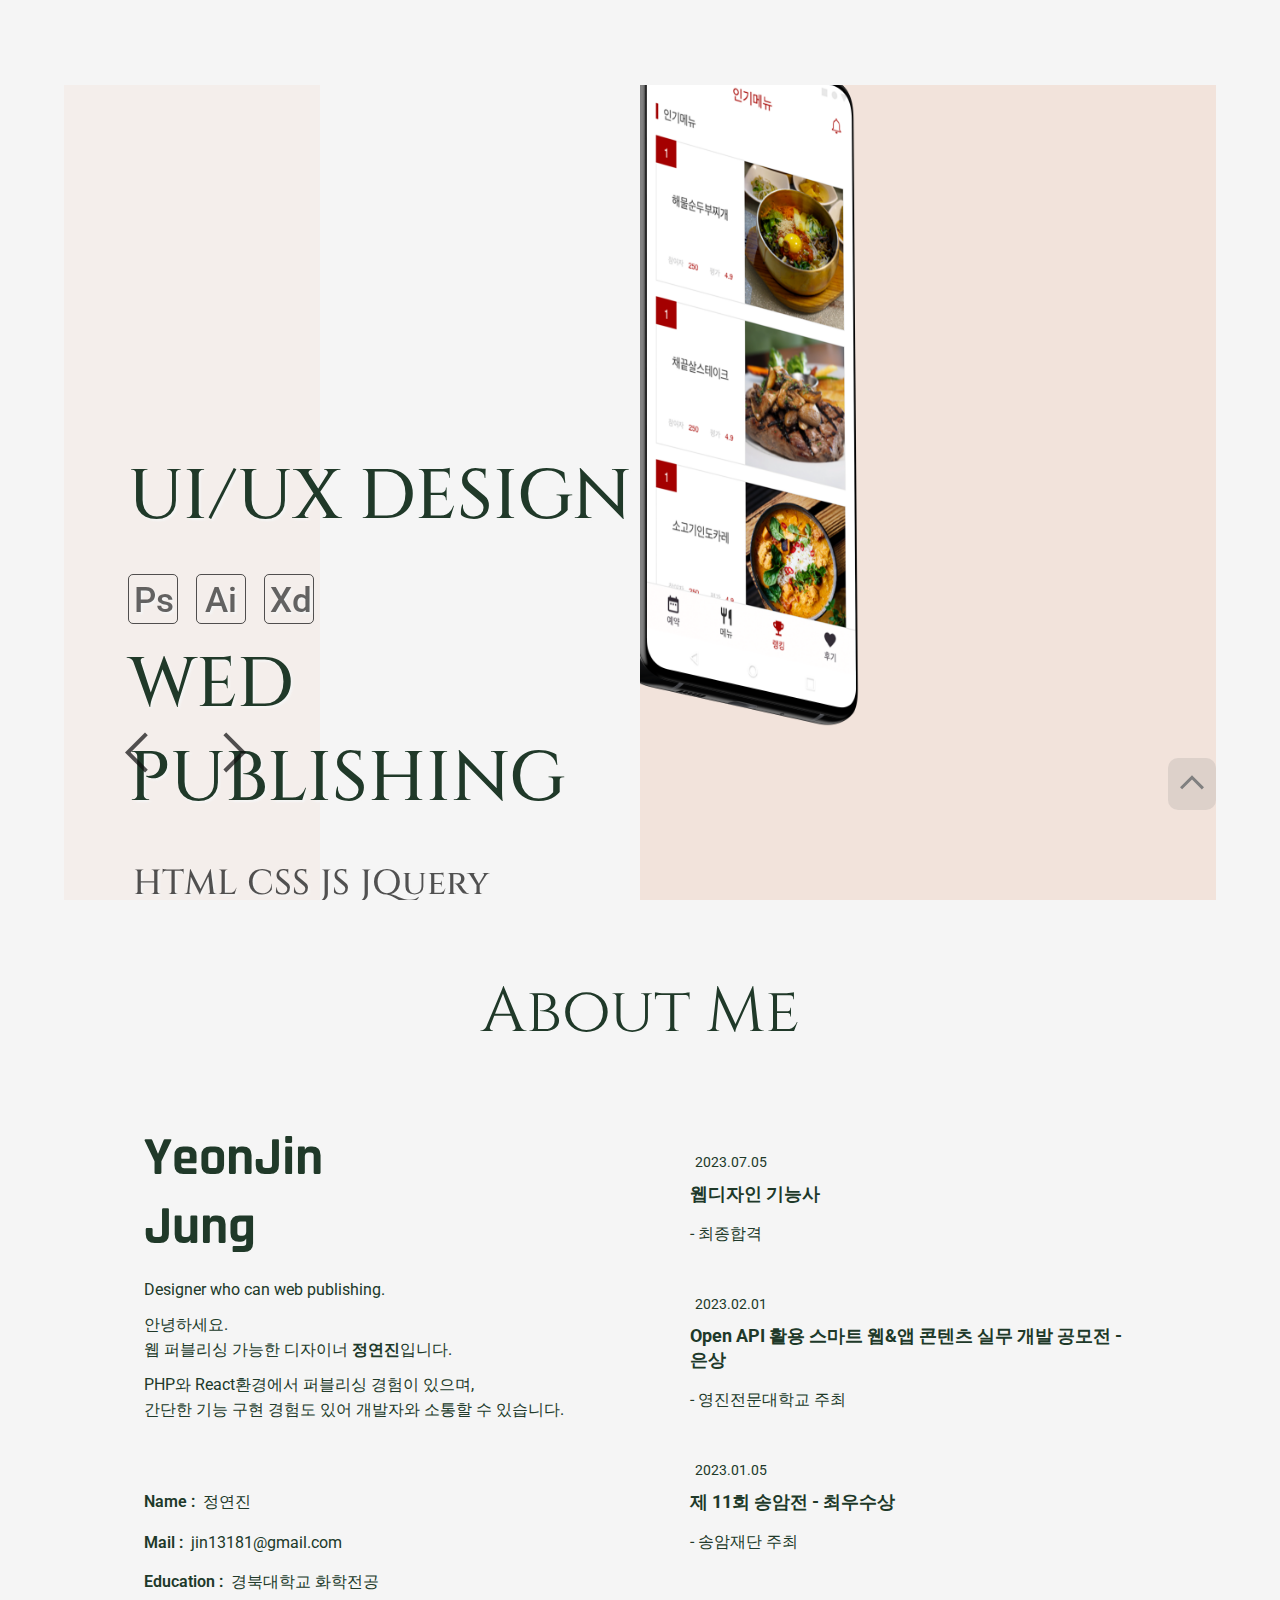
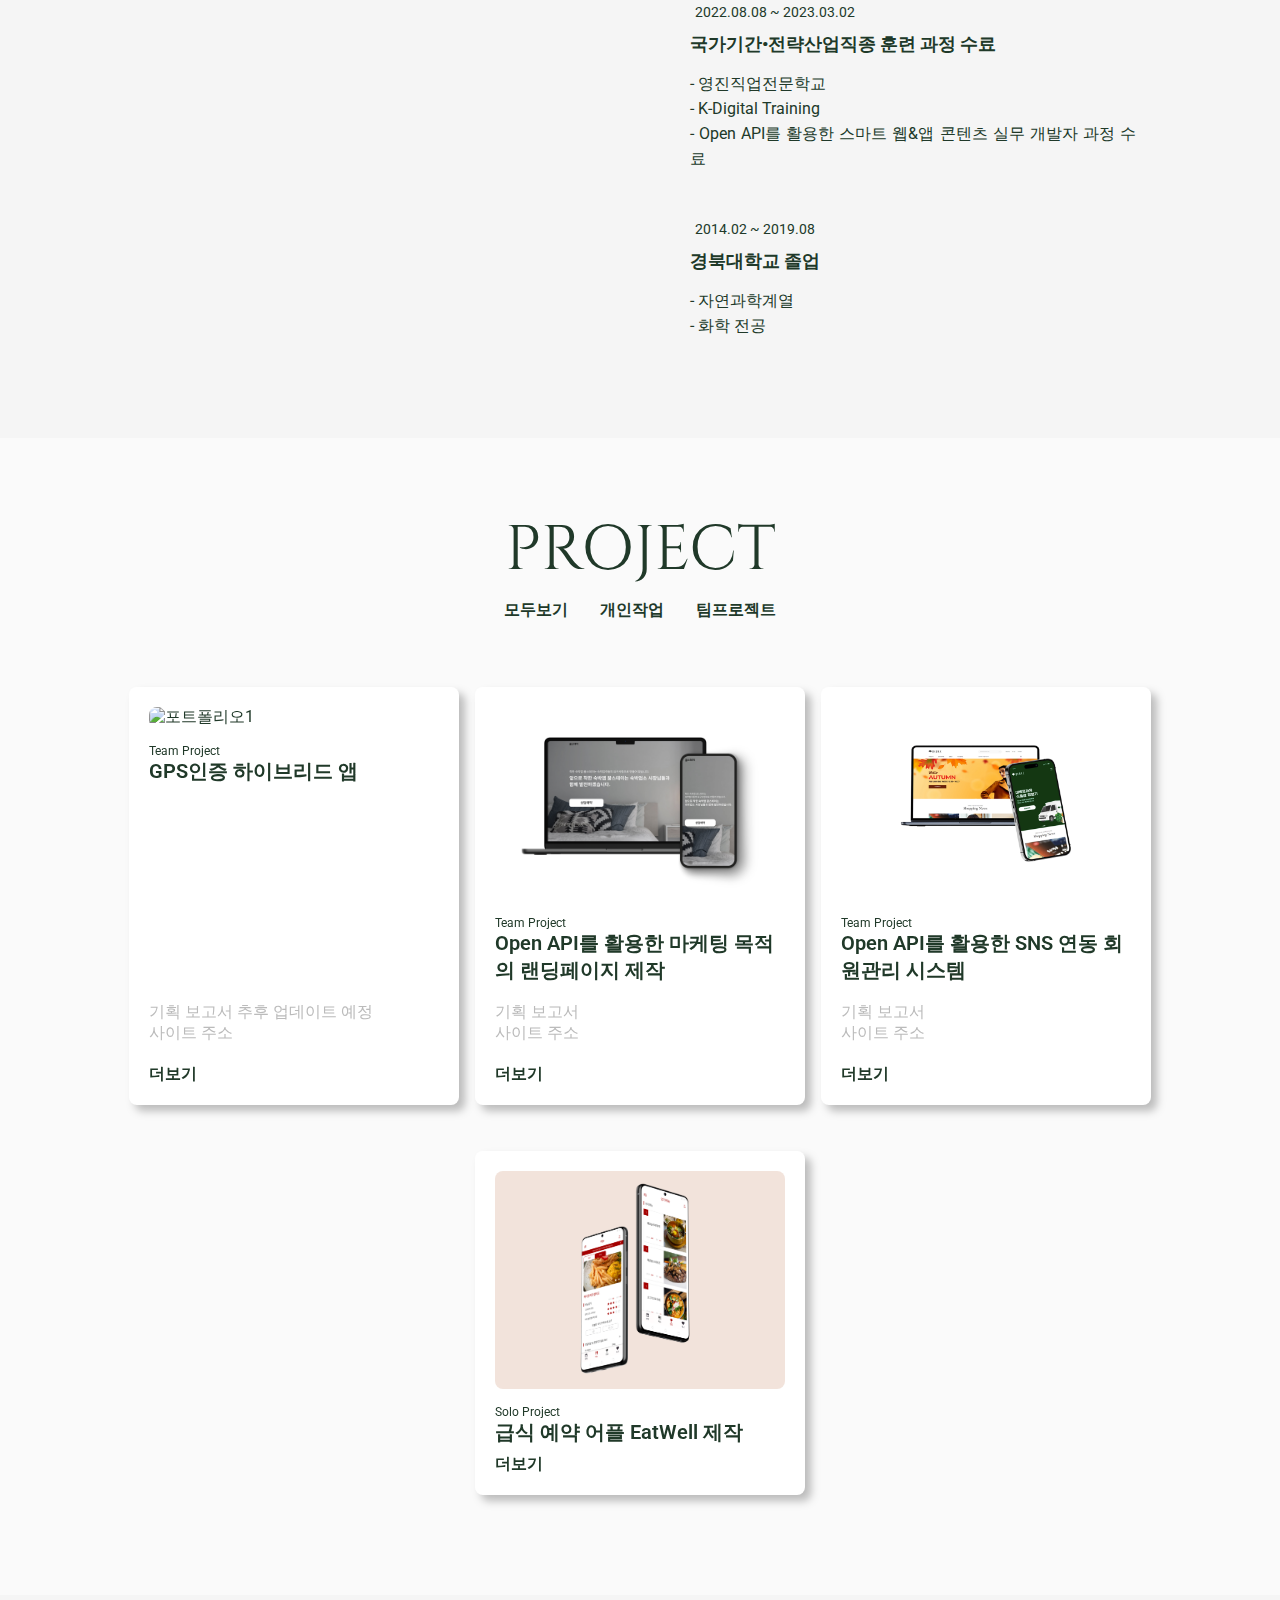
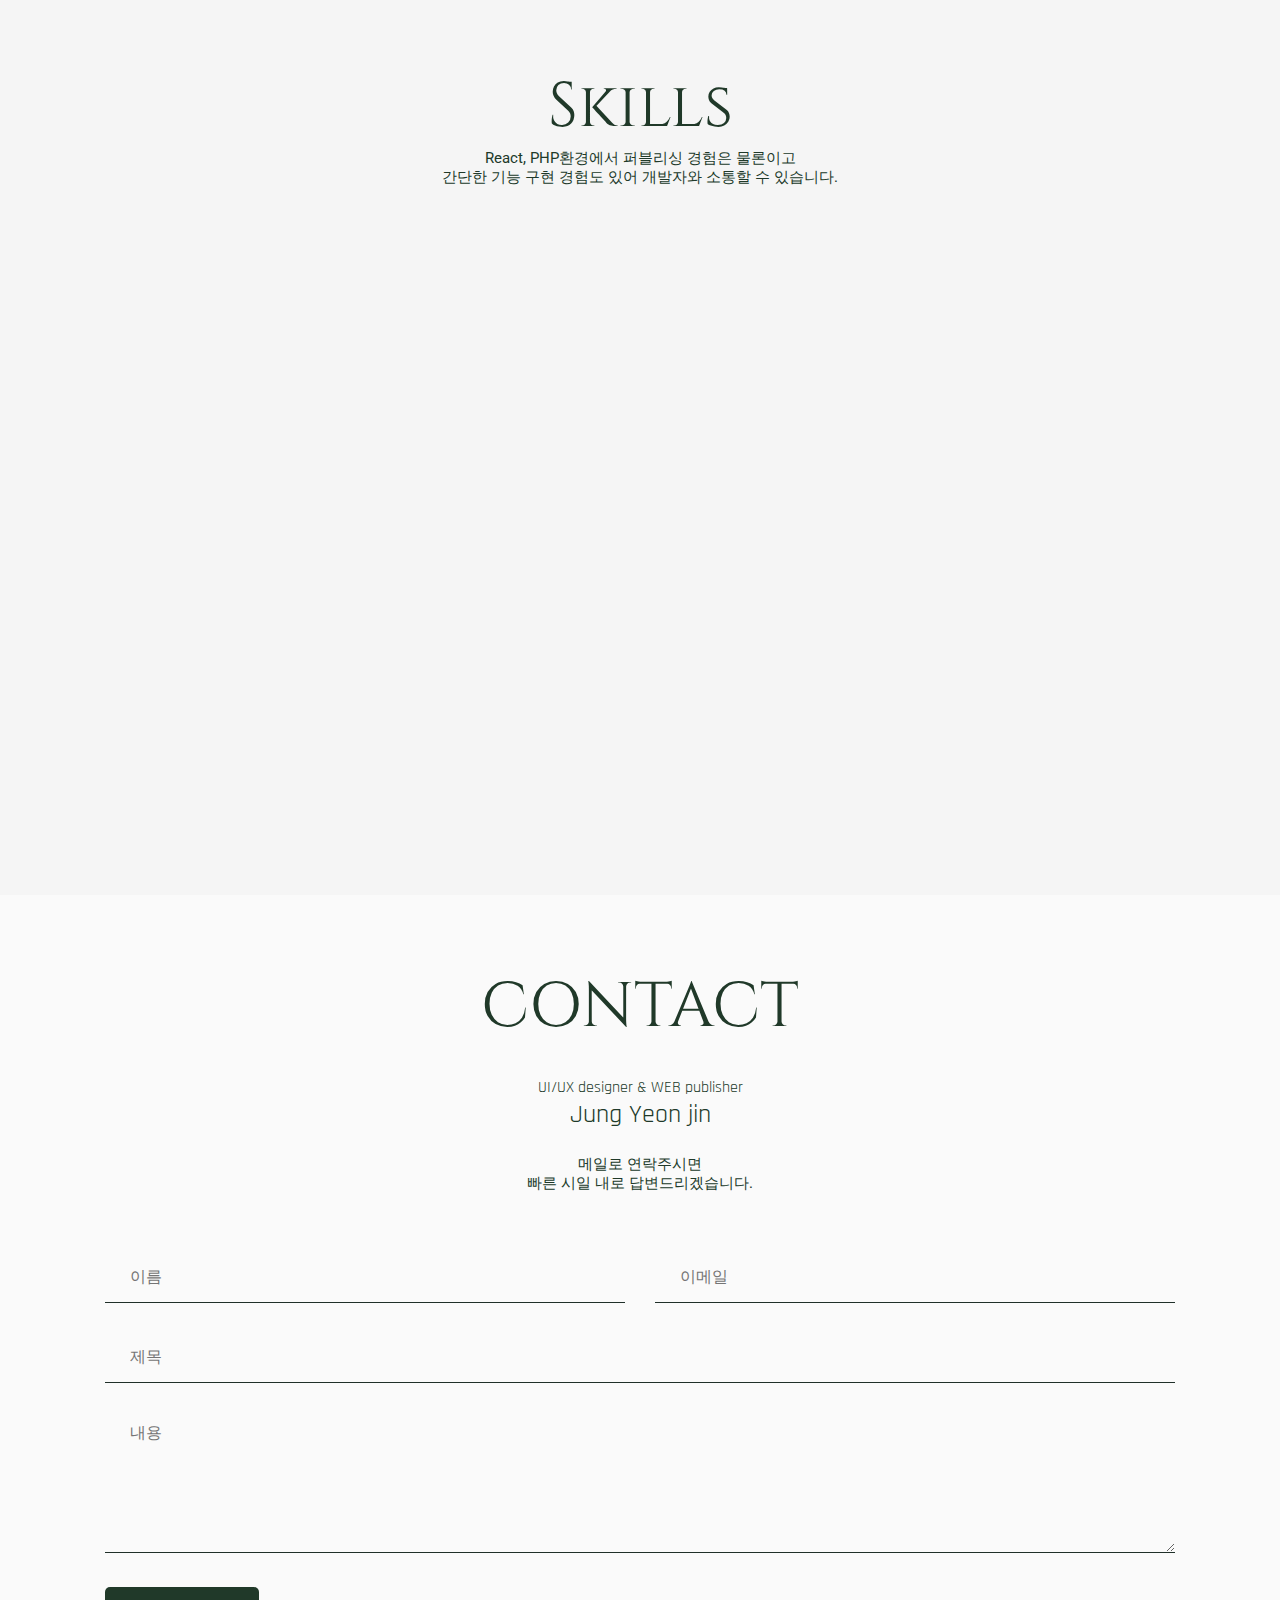
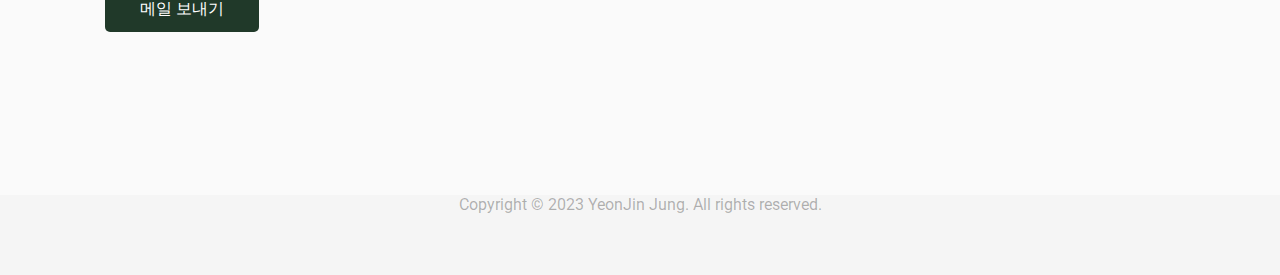
==== commit b2d8d9af: "오타수정" ====
--- a/index.html
+++ b/index.html
@@ -563,7 +563,7 @@
                 class="portfolio__img"
               />
               <p class="portfolio__subtitle">Solo Project</p>
-              <h3 class="portfolio__title">급식 예약 어플 [EatWell 제작</h3>
+              <h3 class="portfolio__title">급식 예약 어플 EatWell 제작</h3>
               <span class="portfolio__button"
                 >더보기
                 <i class="fa-solid fa-arrow-right"></i>
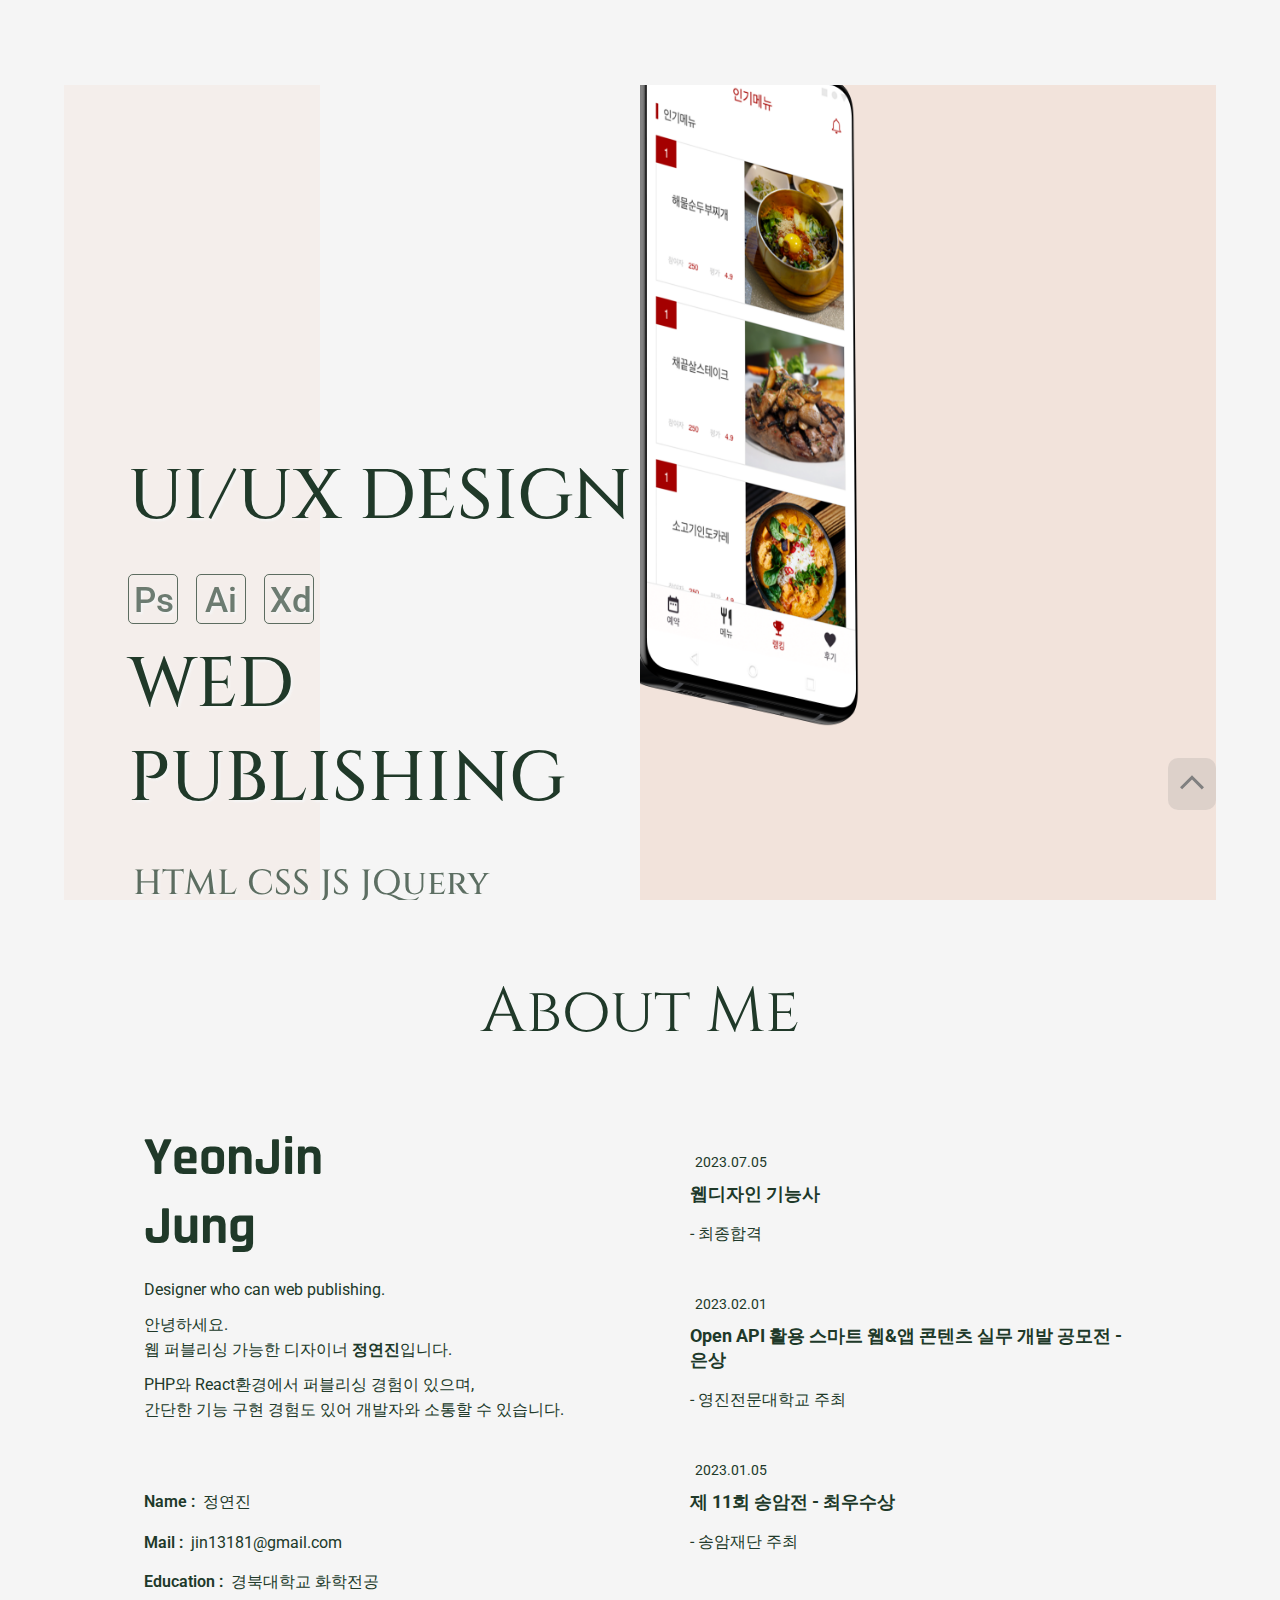
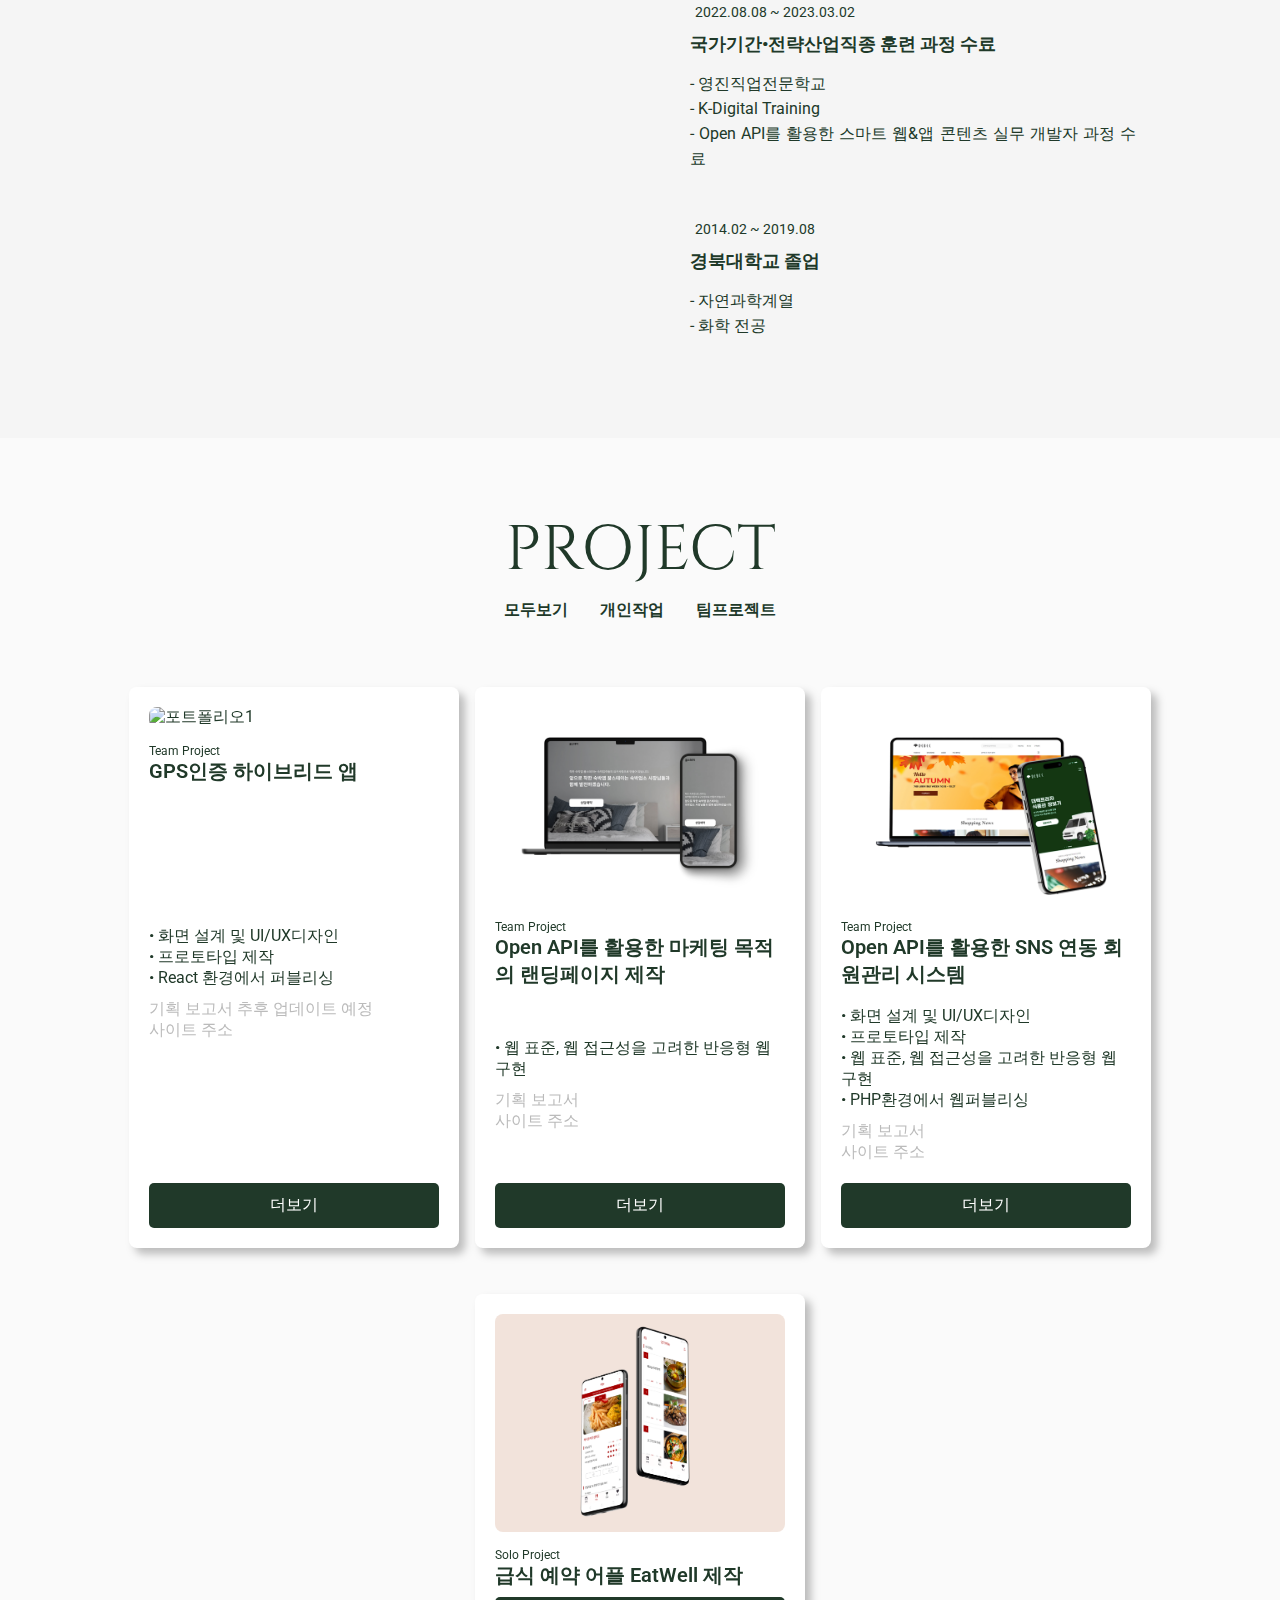
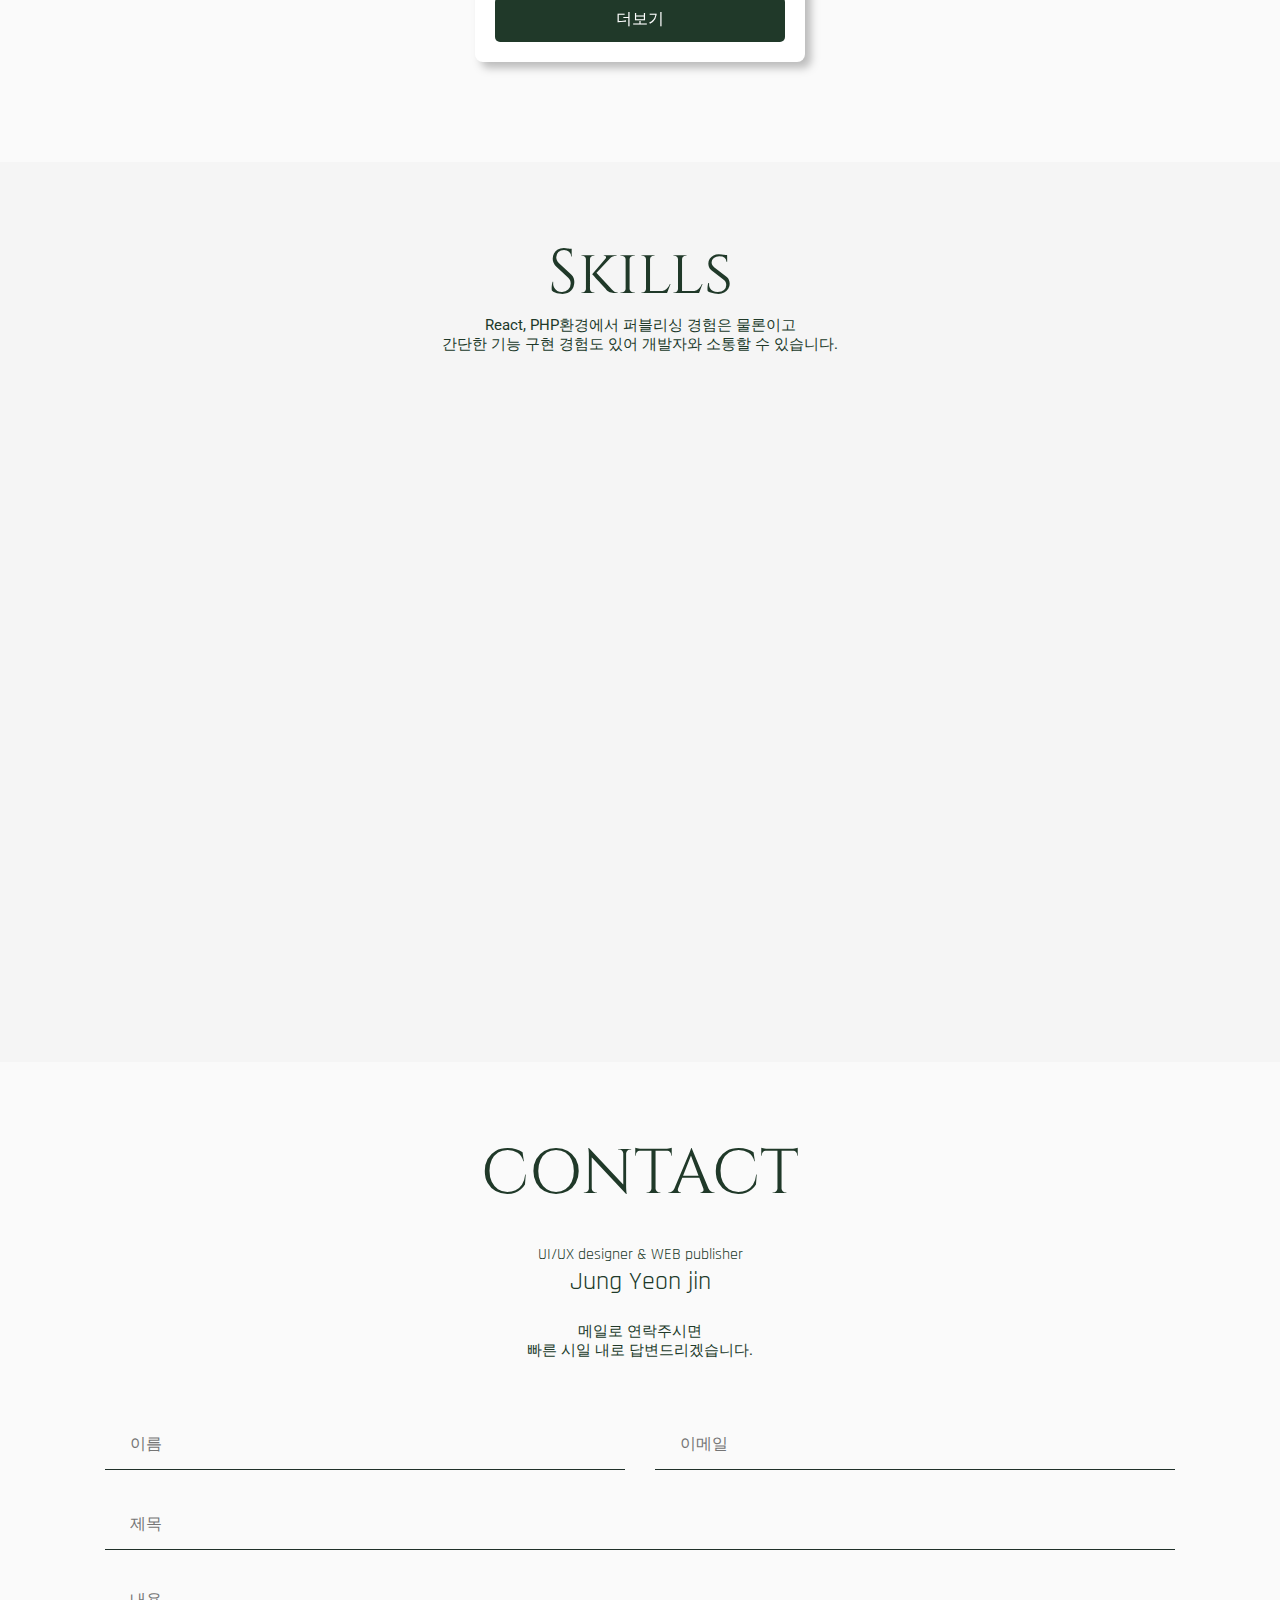
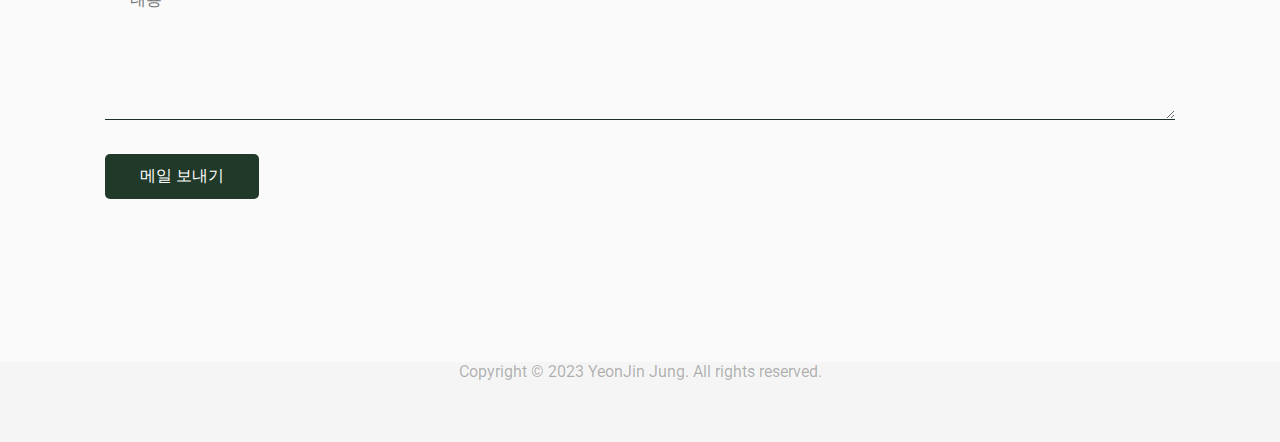
==== commit 60db809e: "디자인수정" ====
--- a/index.html
+++ b/index.html
@@ -134,7 +134,7 @@
         </div>
       </div>
       <!-- 이전 다음 버튼-->
-      <div class="slider-control">
+      <!-- <div class="slider-control">
         <div class="prev">
           <button class="slideBtn" type="button">
             <svg xmlns="http://www.w3.org/2000/svg" height="48" width="48">
@@ -151,7 +151,7 @@
             </svg>
           </button>
         </div>
-      </div>
+      </div> -->
       <!-- 블럭창 -->
       <div class="blocks">
         <div class="block-1"></div>
@@ -340,25 +340,33 @@
           <div class="portfolio__container">
             <!-- portfolio Item Start -->
             <div class="portfolio__card mix Team">
-              <img
-                src="./img/DANDI.png"
-                alt="포트폴리오1"
-                class="portfolio__img"
-              />
-              <p class="portfolio__subtitle">Team Project</p>
-              <h3 class="portfolio__title">GPS인증 하이브리드 앱</h3>
-              <p class="portfolio__link">
-                <a href="./ppt/DANDI_ppt.html" target="_blank"
-                  >기획 보고서 추후 업데이트 예정</a
-                ><br />
-                <a href="https://dandi21.netlify.app/" target="_blank"
-                  >사이트 주소</a
-                >
-              </p>
-              <span class="portfolio__button"
-                >더보기
-                <i class="fa-solid fa-arrow-right"></i>
-              </span>
+              <div class="portfolio__cardTop">
+                <img
+                  src="./img/DANDI.png"
+                  alt="포트폴리오1"
+                  class="portfolio__img"
+                />
+                <p class="portfolio__subtitle">Team Project</p>
+                <h3 class="portfolio__title">GPS인증 하이브리드 앱</h3>
+              </div>
+              <div class="portfolio__cardDown">
+                <p class="portfolio__whatIdo">
+                  • 화면 설계 및 UI/UX디자인<br />
+                  • 프로토타입 제작<br />
+                  • React 환경에서 퍼블리싱
+                </p>
+
+                <p class="portfolio__link">
+                  <a href="./ppt/DANDI_ppt.html" target="_blank"
+                    >기획 보고서 추후 업데이트 예정</a
+                  ><br />
+                  <a href="https://dandi21.netlify.app/" target="_blank"
+                    >사이트 주소</a
+                  >
+                </p>
+              </div>
+              <div class="portfolio__button">더보기</div>
+
               <div class="portfolio__item-details">
                 <p class="details__description">
                   Open API을 활용한 GPS 인증 하이브리드 앱 개발<br /><br />
@@ -369,25 +377,22 @@
                 <ul class="details__info">
                   <b>제작 기간</b>
                   -
-                  <span>2023.02.01. ~ 2023.02.28.</span>
+                  <span>2023.02.01. ~ 2023.02.28. (28일)</span>
                   <br />
                   <li>
                     <b>사용기술</b> -
-                    <span>HTML, CSS, JavaScript, React, node.js, Rest API</span>
+                    <span>AdobeXD, HTML, CSS, JavaScript, React</span>
                     <br />
                   </li>
                   <li>
                     <b>역할</b> -
-                    <span>웹 퍼블리싱, 프론트엔드 개발, 백엔드 개발</span>
-                    <br />
-                  </li>
-                  <li>
+                    <span>UI/UX디자인, 웹 퍼블리싱, 프론트엔드 개발</span>
+                    <br />
+                  </li>
+                  <li>
+                    • 전반적인 화면 설계 및 UI/UX디자인<br />
+                    • 프로토타입 제작<br />
                     • React 환경에서 퍼블리싱<br />
-                    • React Hook을 이용한 상태관리<br />
-                    • Netlify를 이용한 React 프로젝트 배포<br />
-                    • 로그인, 회원가입 기능 구현<br />
-                    • Node.js(Express)를 활용하여 애플리케이션 서버 구축<br />
-                    • Axios를 활용하여 서버와 통신<br />
                     <br />
                   </li>
                   <li>
@@ -407,27 +412,30 @@
             <!-- portfolio Item End -->
             <!-- portfolio Item Start -->
             <div class="portfolio__card mix Team">
-              <img
-                src="./img/coolstay.png"
-                alt="포트폴리오2"
-                class="portfolio__img"
-              />
-              <p class="portfolio__subtitle">Team Project</p>
-              <h3 class="portfolio__title">
-                Open API를 활용한 마케팅 목적의 랜딩페이지 제작
-              </h3>
-
-              <p class="portfolio__link">
-                <a href="./ppt/COOLSTAY.html" target="_blank">기획 보고서</a
-                ><br />
-                <a href="http://jin13181.ivyro.net/coolstay/" target="_blank"
-                  >사이트 주소</a
-                >
-              </p>
-              <div class="portfolio__button">
-                더보기
-                <i class="fa-solid fa-arrow-right"></i>
-              </div>
+              <div class="portfolio__cardTop">
+                <img
+                  src="./img/coolstay.png"
+                  alt="포트폴리오2"
+                  class="portfolio__img"
+                />
+                <p class="portfolio__subtitle">Team Project</p>
+                <h3 class="portfolio__title">
+                  Open API를 활용한 마케팅 목적의 랜딩페이지 제작
+                </h3>
+              </div>
+              <div class="portfolio__cardDown">
+                <p class="portfolio__whatIdo">
+                  • 웹 표준, 웹 접근성을 고려한 반응형 웹 구현 <br />
+                </p>
+                <p class="portfolio__link">
+                  <a href="./ppt/COOLSTAY.html" target="_blank">기획 보고서</a
+                  ><br />
+                  <a href="http://jin13181.ivyro.net/coolstay/" target="_blank"
+                    >사이트 주소</a
+                  >
+                </p>
+              </div>
+              <div class="portfolio__button">더보기</div>
               <div class="portfolio__item-details">
                 <p class="details__description">
                   카카오 알림톡 API를 이용한 마케팅 자동화 서비스 프로젝트<br /><br />
@@ -435,13 +443,13 @@
                   흐름 등 모든것이 마케팅이 중심이 되었던 프로젝트
                 </p>
                 <ul class="details__info">
-                  <b>재작 기간</b>
+                  <b>제작 기간</b>
                   -
-                  <span>2023.01.04. ~ 2023.01.31.</span>
+                  <span>2023.01.04. ~ 2023.01.31. (28일)</span>
                   <br />
                   <li>
                     <b>사용기술</b> -
-                    <span>HTML, CSS, JavaScript, REST API</span>
+                    <span>HTML, CSS, JavaScript, jQuery</span>
                     <br />
                   </li>
                   <li>
@@ -481,25 +489,33 @@
             <!-- portfolio Item End -->
             <!-- portfolio Item Start -->
             <div class="portfolio__card mix Team">
-              <img
-                src="./img/DEBEC.png"
-                alt="포트폴리오3"
-                class="portfolio__img"
-              />
-              <p class="portfolio__subtitle">Team Project</p>
-              <h3 class="portfolio__title">
-                Open API를 활용한 SNS 연동 회원관리 시스템
-              </h3>
-              <p class="portfolio__link">
-                <a href="./ppt/DEBEC.html" target="_blank">기획 보고서</a><br />
-                <a href="http://jin13181.ivyro.net/debec/" target="_blank"
-                  >사이트 주소</a
-                >
-              </p>
-              <span class="portfolio__button"
-                >더보기
-                <i class="fa-solid fa-arrow-right"></i>
-              </span>
+              <div class="portfolio__cardTop">
+                <img
+                  src="./img/DEBEC.png"
+                  alt="포트폴리오3"
+                  class="portfolio__img"
+                />
+                <p class="portfolio__subtitle">Team Project</p>
+                <h3 class="portfolio__title">
+                  Open API를 활용한 SNS 연동 회원관리 시스템
+                </h3>
+              </div>
+              <div class="portfolio__cardDown">
+                <p class="portfolio__whatIdo">
+                  • 화면 설계 및 UI/UX디자인<br />
+                  • 프로토타입 제작<br />
+                  • 웹 표준, 웹 접근성을 고려한 반응형 웹 구현 <br />
+                  • PHP환경에서 웹퍼블리싱<br />
+                </p>
+                <p class="portfolio__link">
+                  <a href="./ppt/DEBEC.html" target="_blank">기획 보고서</a
+                  ><br />
+                  <a href="http://jin13181.ivyro.net/debec/" target="_blank"
+                    >사이트 주소</a
+                  >
+                </p>
+              </div>
+              <div class="portfolio__button">더보기</div>
               <div class="portfolio__item-details">
                 <!-- <h3 class="details__title">Image Search App</h3> -->
                 <p class="details__description">
@@ -509,26 +525,25 @@
                 <ul class="details__info">
                   <li>
                     <b>제작 기간</b> -
-                    <span>2022.11.17. ~ 2022.12.16.</span>
+                    <span>2022.11.17. ~ 2022.12.16. (1달)</span>
                     <br />
                   </li>
                   <li>
                     <b>사용기술</b> -
-                    <span
-                      >HTML, CSS, JavaScript, jQuery, PHP, MySQL, REST API</span
-                    >
+                    <span>AdobeXD, HTML, CSS, JavaScript, jQuery, PHP</span>
                     <br />
                   </li>
                   <li>
                     <b>역할</b> -
-                    <span>웹 퍼블리싱, 프론트엔드 개발, 백엔드 개발</span>
-                    <br />
-                  </li>
-
-                  <li>
+                    <span>UI/UX 디자인, 웹 퍼블리싱, 프론트엔드 개발</span>
+                    <br />
+                  </li>
+
+                  <li>
+                    • 화면 설계 및 UI/UX디자인<br />
+                    • 프로토타입 제작<br />
                     • 웹 표준, 웹 접근성을 고려한 반응형 웹 구현 <br />
-                    • PHP와 REST API를 활용하여 소셜 로그인 기능 구현<br />
-                    • 관리자 페이지로 회원 정보 수정 및 삭제 구현 <br />
+                    • PHP환경에서 웹퍼블리싱<br />
                     <br />
                   </li>
 
@@ -564,10 +579,7 @@
               />
               <p class="portfolio__subtitle">Solo Project</p>
               <h3 class="portfolio__title">급식 예약 어플 EatWell 제작</h3>
-              <span class="portfolio__button"
-                >더보기
-                <i class="fa-solid fa-arrow-right"></i>
-              </span>
+              <div class="portfolio__button">더보기</div>
               <div class="portfolio__item-details">
                 <!-- <h3 class="details__title">Image Search App</h3> -->
                 <p class="details__description">급식 예약 어플 제작</p>
@@ -721,11 +733,7 @@
                 </div>
               </div>
             </div>
-            <div
-              class="textInBox"
-              data-aos="fade-up"
-              data-aos-anchor-placement="bottom-bottom"
-            >
+            <div class="textInBox" data-aos="fade-up">
               <p class="fontbold">사용해본 언어 및 프레임워크</p>
 
               <div class="stackWrap">
--- a/css/style.css
+++ b/css/style.css
@@ -22,6 +22,7 @@
   box-sizing: border-box;
   list-style: none;
   color: #203929;
+  /* word-break: keep-all; */
 }
 html {
   scroll-behavior: smooth;
@@ -97,6 +98,9 @@
   /* border: 1px solid blue; */
   height: 30px;
   margin-bottom: 5px;
+}
+button {
+  cursor: pointer;
 }
 .menuBtn {
   background-repeat: no-repeat;
@@ -241,8 +245,8 @@
   text-shadow: 2px 2px 2px whitesmoke;
 }
 .text-slide h1.design_tool span {
-  border: 1px solid #0f0f0fb7;
-  color: #0f0f0fa3;
+  border: 1px solid #203929b7;
+  color: #203929a3;
   border-radius: 5px;
   padding: 5px;
   font-size: 0.5em;
@@ -254,7 +258,7 @@
   font-family: "Roboto", sans-serif;
 }
 .text-slide h1.pub_tool span {
-  color: #0f0f0fb7;
+  color: #203929b7;
   border-radius: 5px;
   padding: 5px;
   font-size: 0.5em;
@@ -586,6 +590,12 @@
   margin-bottom: 0.5rem;
   flex: 1;
 }
+.portfolio__title:first-child {
+  margin-bottom: 0;
+}
+.portfolio__whatIdo {
+  margin: 10px 0;
+}
 .portfolio__link {
   margin: 10px 0 20px 0;
 }
@@ -595,13 +605,19 @@
 }
 
 .portfolio__button {
-  color: var(--skin-color);
-  font-size: 1rem;
   display: flex;
   align-items: center;
+  justify-content: space-evenly;
   column-gap: 0.25rem;
   cursor: pointer;
-  font-weight: 600;
+
+  font-weight: 500;
+  padding: 12px 35px;
+  color: white;
+  border-radius: 5px;
+  white-space: nowrap;
+  background: #203929;
+  transition: all 0.3s ease;
 }
 
 .portfolio__button i {
@@ -677,7 +693,7 @@
 .portfolio__popup-close {
   height: 40px;
   width: 45px;
-  border: 1px solid #203929;
+  /* border: 1px solid #203929; */
   cursor: pointer;
   position: absolute;
   /* top: 30px; */
@@ -808,7 +824,9 @@
   }
 }
 /*----------------------stack--*/
-
+#skills {
+  overflow: hidden;
+}
 .introText {
   /* border: 1px solid red; */
   width: 60%;
@@ -858,7 +876,6 @@
 .stackContainer {
   position: relative;
   display: flex;
-  cursor: pointer;
   border-radius: 6px;
   height: 120px;
   width: 120px;
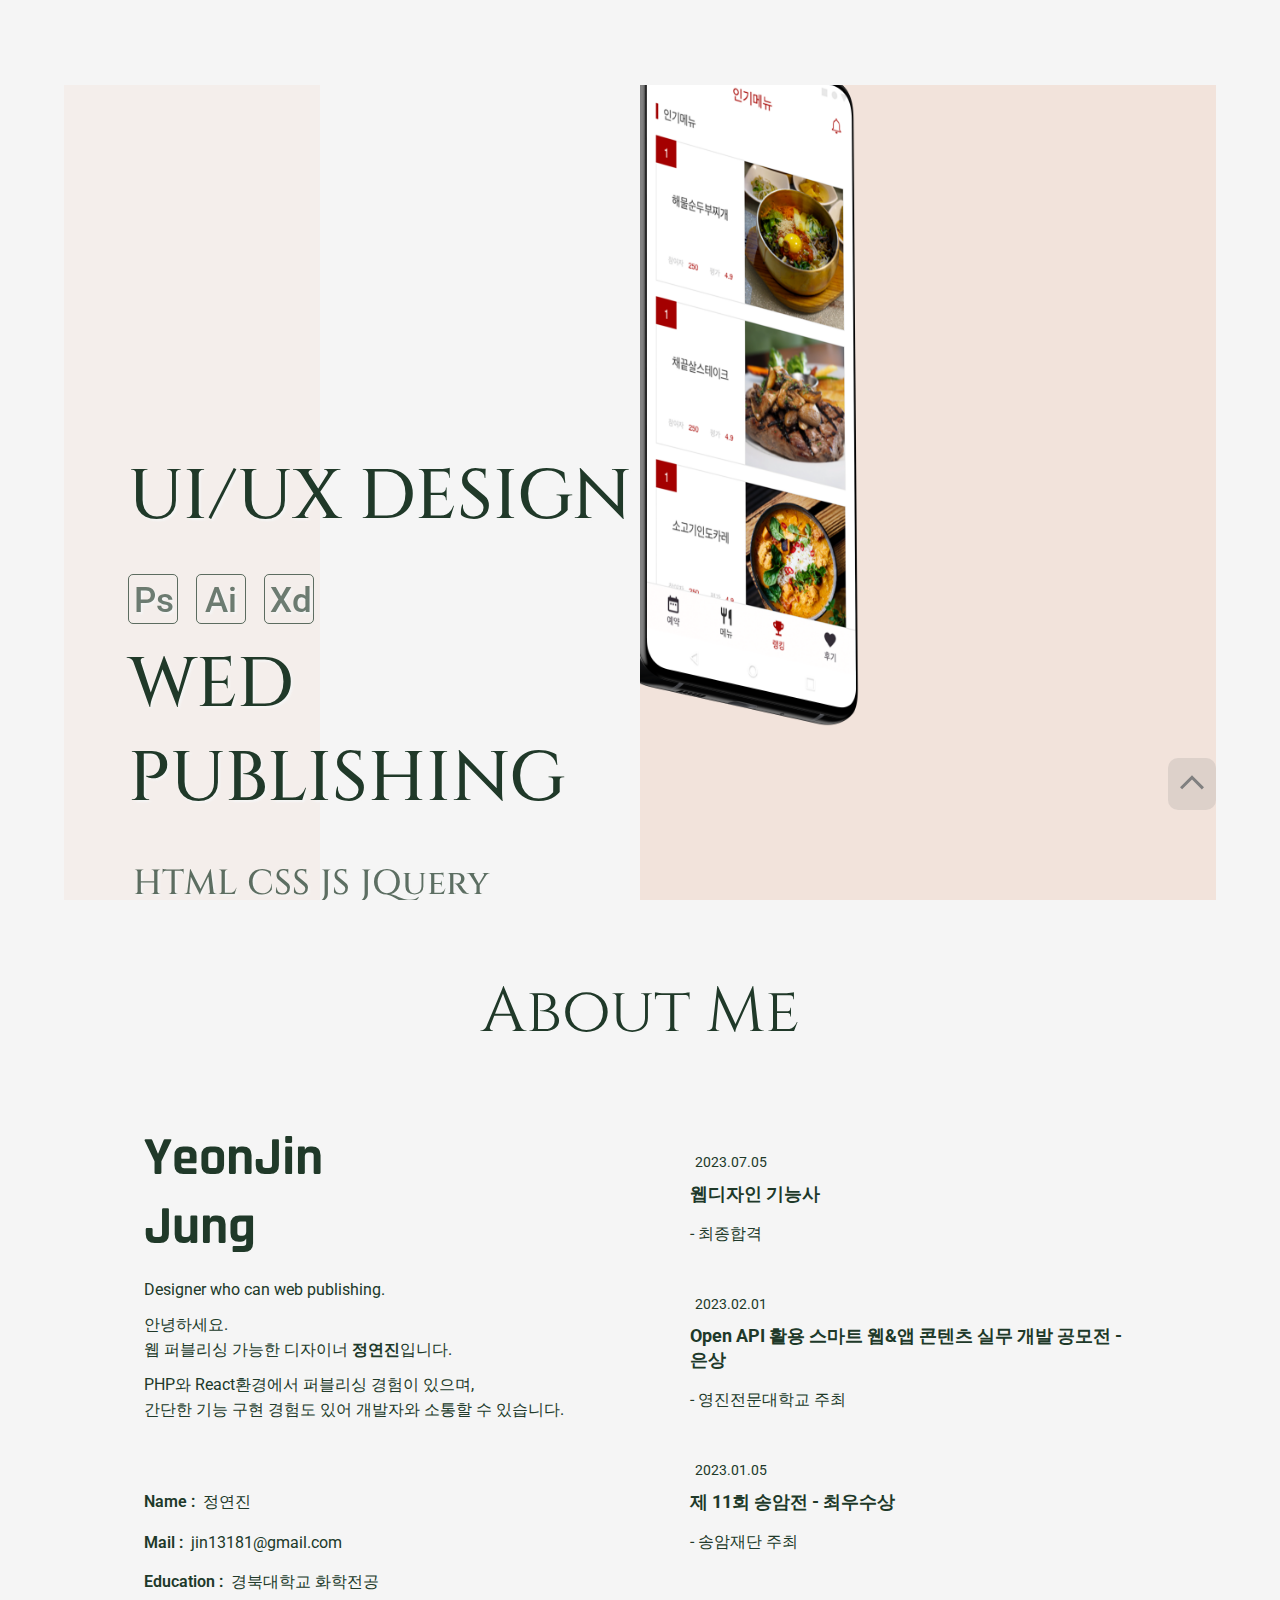
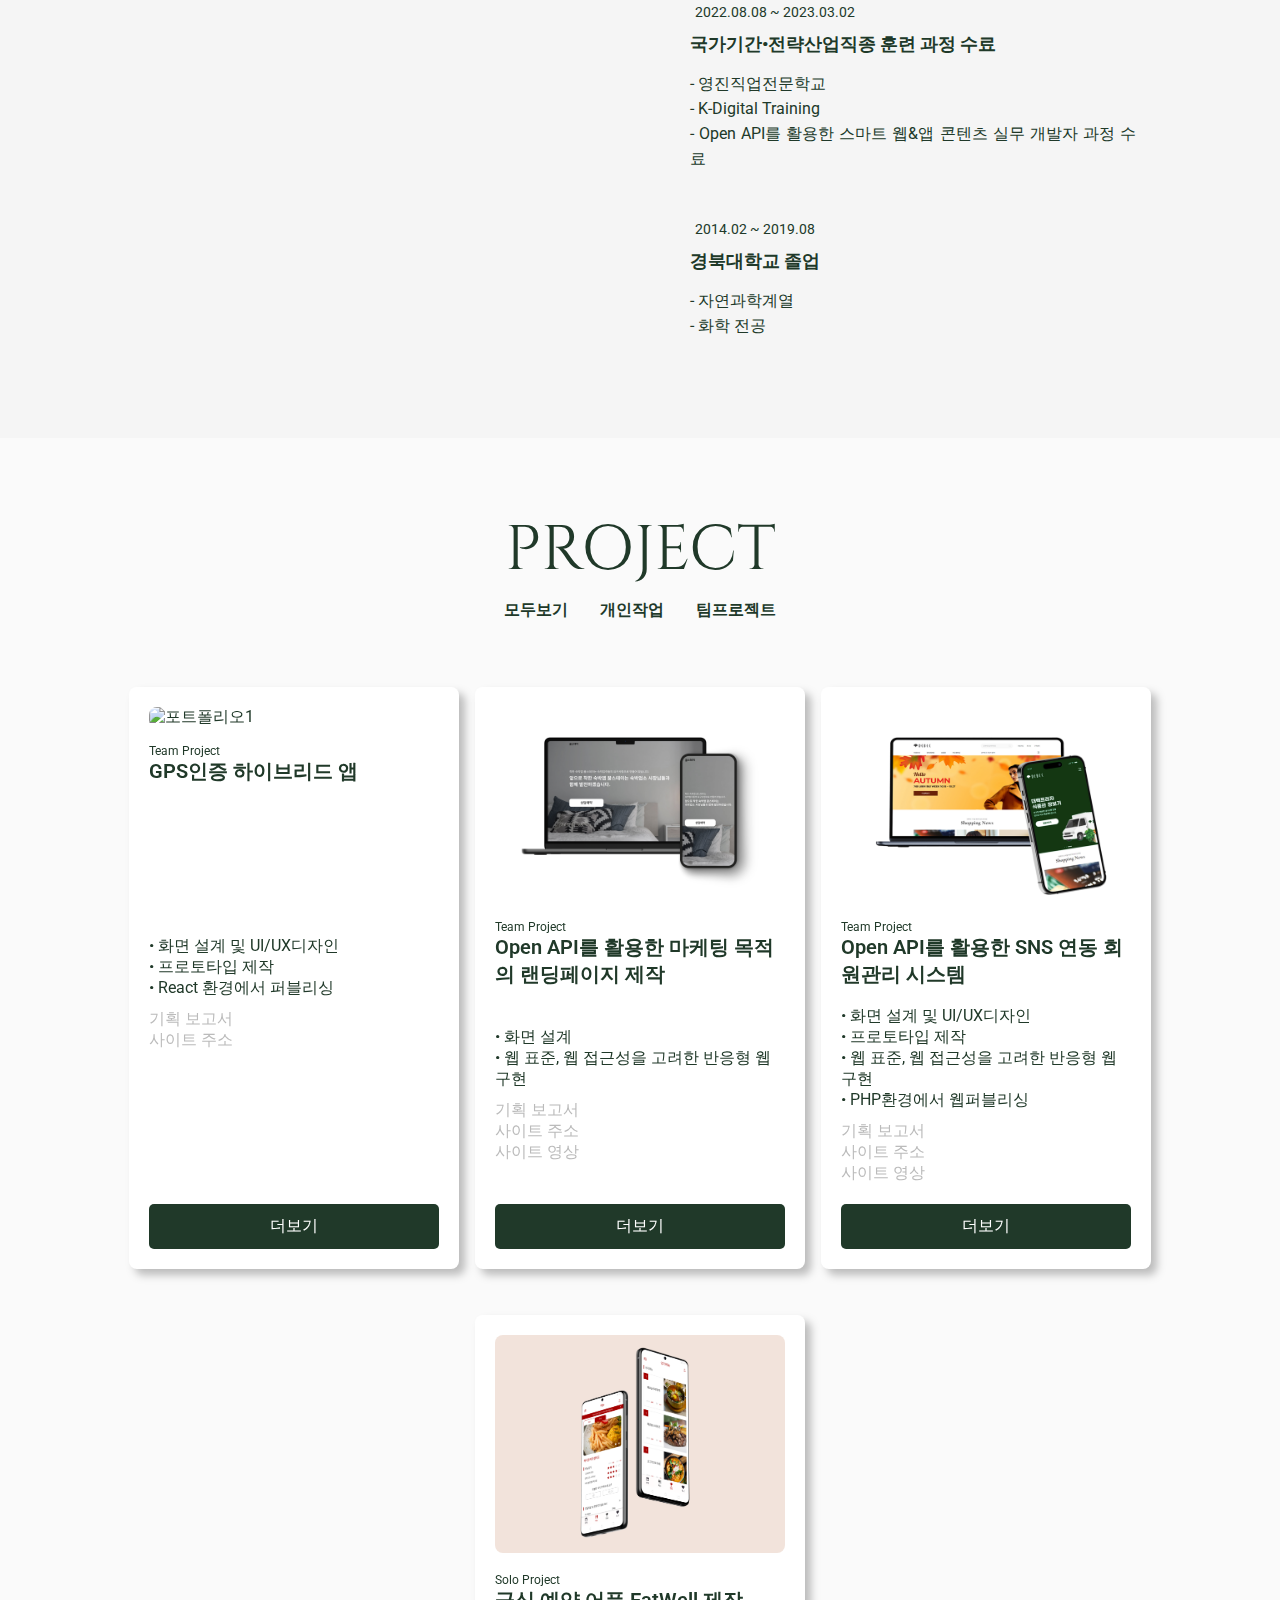
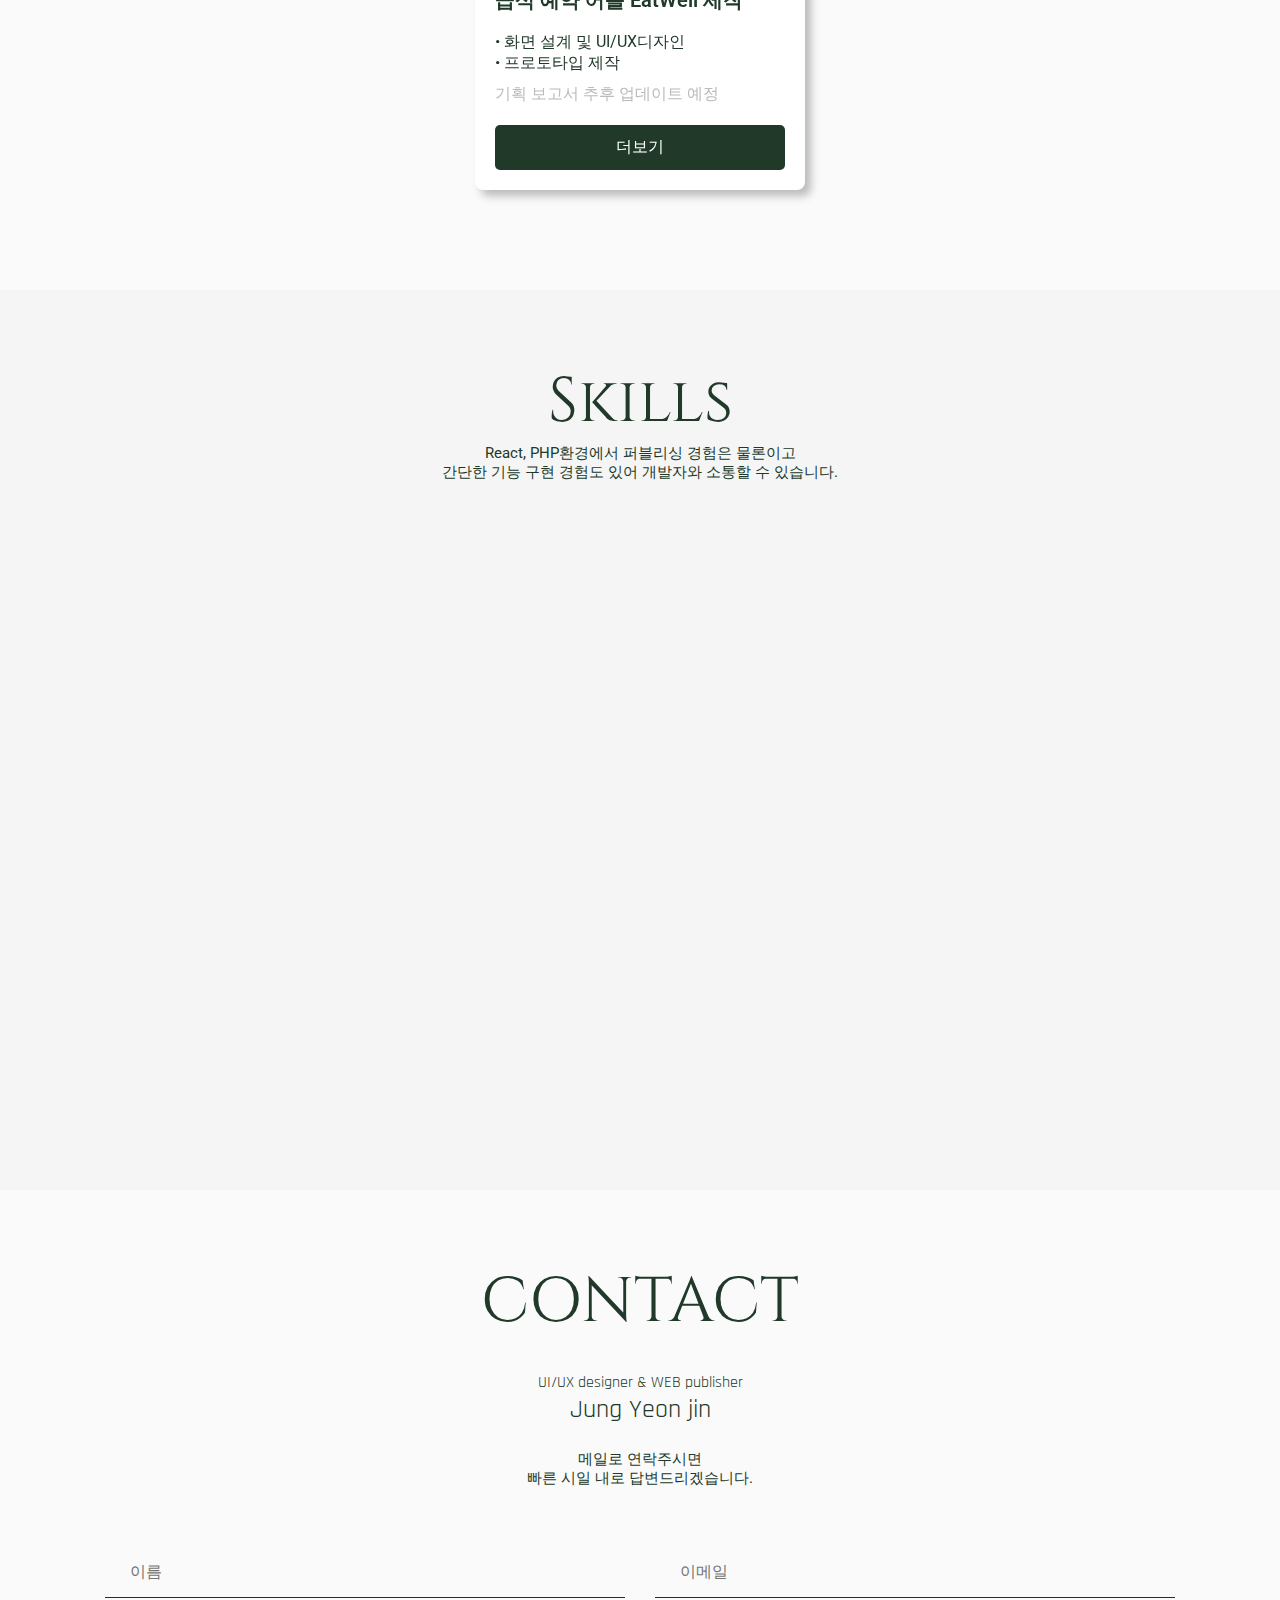
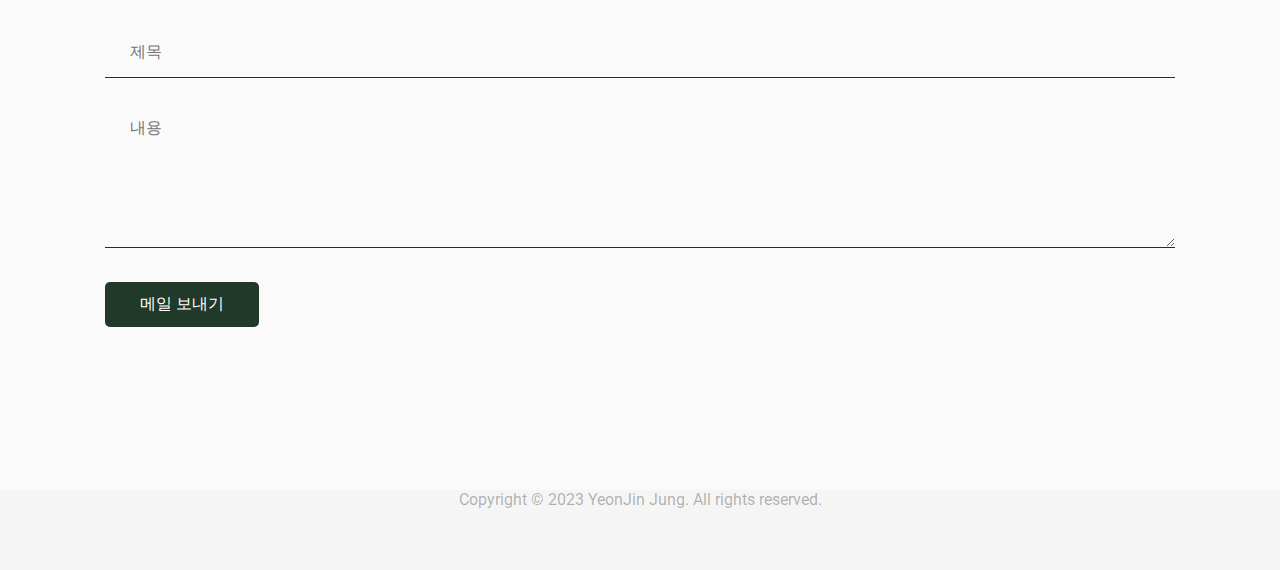
==== commit c1ed0e8f: "보고서 추가" ====
--- a/index.html
+++ b/index.html
@@ -357,8 +357,7 @@
                 </p>
 
                 <p class="portfolio__link">
-                  <a href="./ppt/DANDI_ppt.html" target="_blank"
-                    >기획 보고서 추후 업데이트 예정</a
+                  <a href="./ppt/DANDI.html" target="_blank">기획 보고서</a
                   ><br />
                   <a href="https://dandi21.netlify.app/" target="_blank"
                     >사이트 주소</a
@@ -390,7 +389,7 @@
                     <br />
                   </li>
                   <li>
-                    • 전반적인 화면 설계 및 UI/UX디자인<br />
+                    • 화면 설계 및 UI/UX디자인<br />
                     • 프로토타입 제작<br />
                     • React 환경에서 퍼블리싱<br />
                     <br />
@@ -398,11 +397,10 @@
                   <li>
                     <b>링크</b>
                     <p>
-                      <a href="./ppt/DANDI_ppt.html" target="_blank"
-                        >프로젝트 기획 보고서 추후 업데이트 예정</a
+                      <a href="./ppt/DANDI.html" target="_blank">기획 보고서</a
                       ><br />
                       <a href="https://dandi21.netlify.app/" target="_blank"
-                        >프로젝트 사이트 주소</a
+                        >사이트 주소</a
                       >
                     </p>
                   </li>
@@ -425,6 +423,7 @@
               </div>
               <div class="portfolio__cardDown">
                 <p class="portfolio__whatIdo">
+                  • 화면 설계 <br />
                   • 웹 표준, 웹 접근성을 고려한 반응형 웹 구현 <br />
                 </p>
                 <p class="portfolio__link">
@@ -432,6 +431,11 @@
                   ><br />
                   <a href="http://jin13181.ivyro.net/coolstay/" target="_blank"
                     >사이트 주소</a
+                  ><br />
+                  <a
+                    href="https://www.youtube.com/watch?v=hTMxKFvgRQw/"
+                    target="_blank"
+                    >사이트 영상</a
                   >
                 </p>
               </div>
@@ -458,6 +462,7 @@
                     <br />
                   </li>
                   <li>
+                    • 화면 설계 <br />
                     • 웹 표준, 웹 접근성을 고려한 반응형 웹 구현 <br />
                     <br />
                   </li>
@@ -466,12 +471,17 @@
                     <b>링크</b>
                     <p>
                       <a href="./ppt/COOLSTAY.html" target="_blank"
-                        >프로젝트 기획 보고서</a
+                        >기획 보고서</a
                       ><br />
                       <a
                         href="http://jin13181.ivyro.net/coolstay/"
                         target="_blank"
-                        >프로젝트 사이트 주소</a
+                        >사이트 주소</a
+                      ><br />
+                      <a
+                        href="https://www.youtube.com/watch?v=hTMxKFvgRQw/"
+                        target="_blank"
+                        >사이트 영상</a
                       >
                     </p>
                   </li>
@@ -512,6 +522,11 @@
                   ><br />
                   <a href="http://jin13181.ivyro.net/debec/" target="_blank"
                     >사이트 주소</a
+                  ><br />
+                  <a
+                    href="https://www.youtube.com/watch?v=kx8r9N6uTFI"
+                    target="_blank"
+                    >사이트 영상</a
                   >
                 </p>
               </div>
@@ -550,11 +565,15 @@
                   <li>
                     <b>링크</b>
                     <p>
-                      <a href="./ppt/DEBEC.html" target="_blank"
-                        >프로젝트 기획 보고서</a
+                      <a href="./ppt/DEBEC.html" target="_blank">기획 보고서</a
                       ><br />
                       <a href="http://jin13181.ivyro.net/debec/" target="_blank"
-                        >프로젝트 사이트 주소</a
+                        >사이트 주소</a
+                      ><br />
+                      <a
+                        href="https://www.youtube.com/watch?v=kx8r9N6uTFI"
+                        target="_blank"
+                        >사이트 영상</a
                       >
                     </p>
                   </li>
@@ -572,14 +591,28 @@
             <!-- portfolio Item End -->
             <!-- portfolio Item Start -->
             <div class="portfolio__card mix Solo">
-              <img
-                src="./img/EatWell1.png"
-                alt="포트폴리오4"
-                class="portfolio__img"
-              />
-              <p class="portfolio__subtitle">Solo Project</p>
-              <h3 class="portfolio__title">급식 예약 어플 EatWell 제작</h3>
+              <div class="portfolio__cardTop">
+                <img
+                  src="./img/EatWell1.png"
+                  alt="포트폴리오4"
+                  class="portfolio__img"
+                />
+                <p class="portfolio__subtitle">Solo Project</p>
+                <h3 class="portfolio__title">급식 예약 어플 EatWell 제작</h3>
+              </div>
+              <div class="portfolio__cardDown">
+                <p class="portfolio__whatIdo">
+                  • 화면 설계 및 UI/UX디자인<br />
+                  • 프로토타입 제작<br />
+                </p>
+                <p class="portfolio__link">
+                  <a href="./ppt/DEBEC__.html" target="_blank"
+                    >기획 보고서 추후 업데이트 예정</a
+                  ><br />
+                </p>
+              </div>
               <div class="portfolio__button">더보기</div>
+
               <div class="portfolio__item-details">
                 <!-- <h3 class="details__title">Image Search App</h3> -->
                 <p class="details__description">급식 예약 어플 제작</p>
@@ -598,12 +631,13 @@
                     <b>역할</b> -
                     <span>기획 및 UI/UX 디자인</span>
                     <br />
+                    <br />
                   </li>
                   <li>
                     <b>링크</b>
                     <p>
-                      <a href="./ppt/DEBEC_ppt.html" target="_blank"
-                        >프로젝트 보고서 추후 업데이트 예정</a
+                      <a href="./ppt/DEBEC__.html" target="_blank"
+                        >기획 보고서 추후 업데이트 예정</a
                       ><br />
                     </p>
                   </li>
--- a/css/style.css
+++ b/css/style.css
@@ -799,10 +799,6 @@
   .portfolio__popup-content {
     grid-template-columns: 1fr;
   }
-  .portfolio__popup-close {
-    top: inherit;
-    bottom: 30px;
-  }
 }
 
 @media (max-width: 576px) {
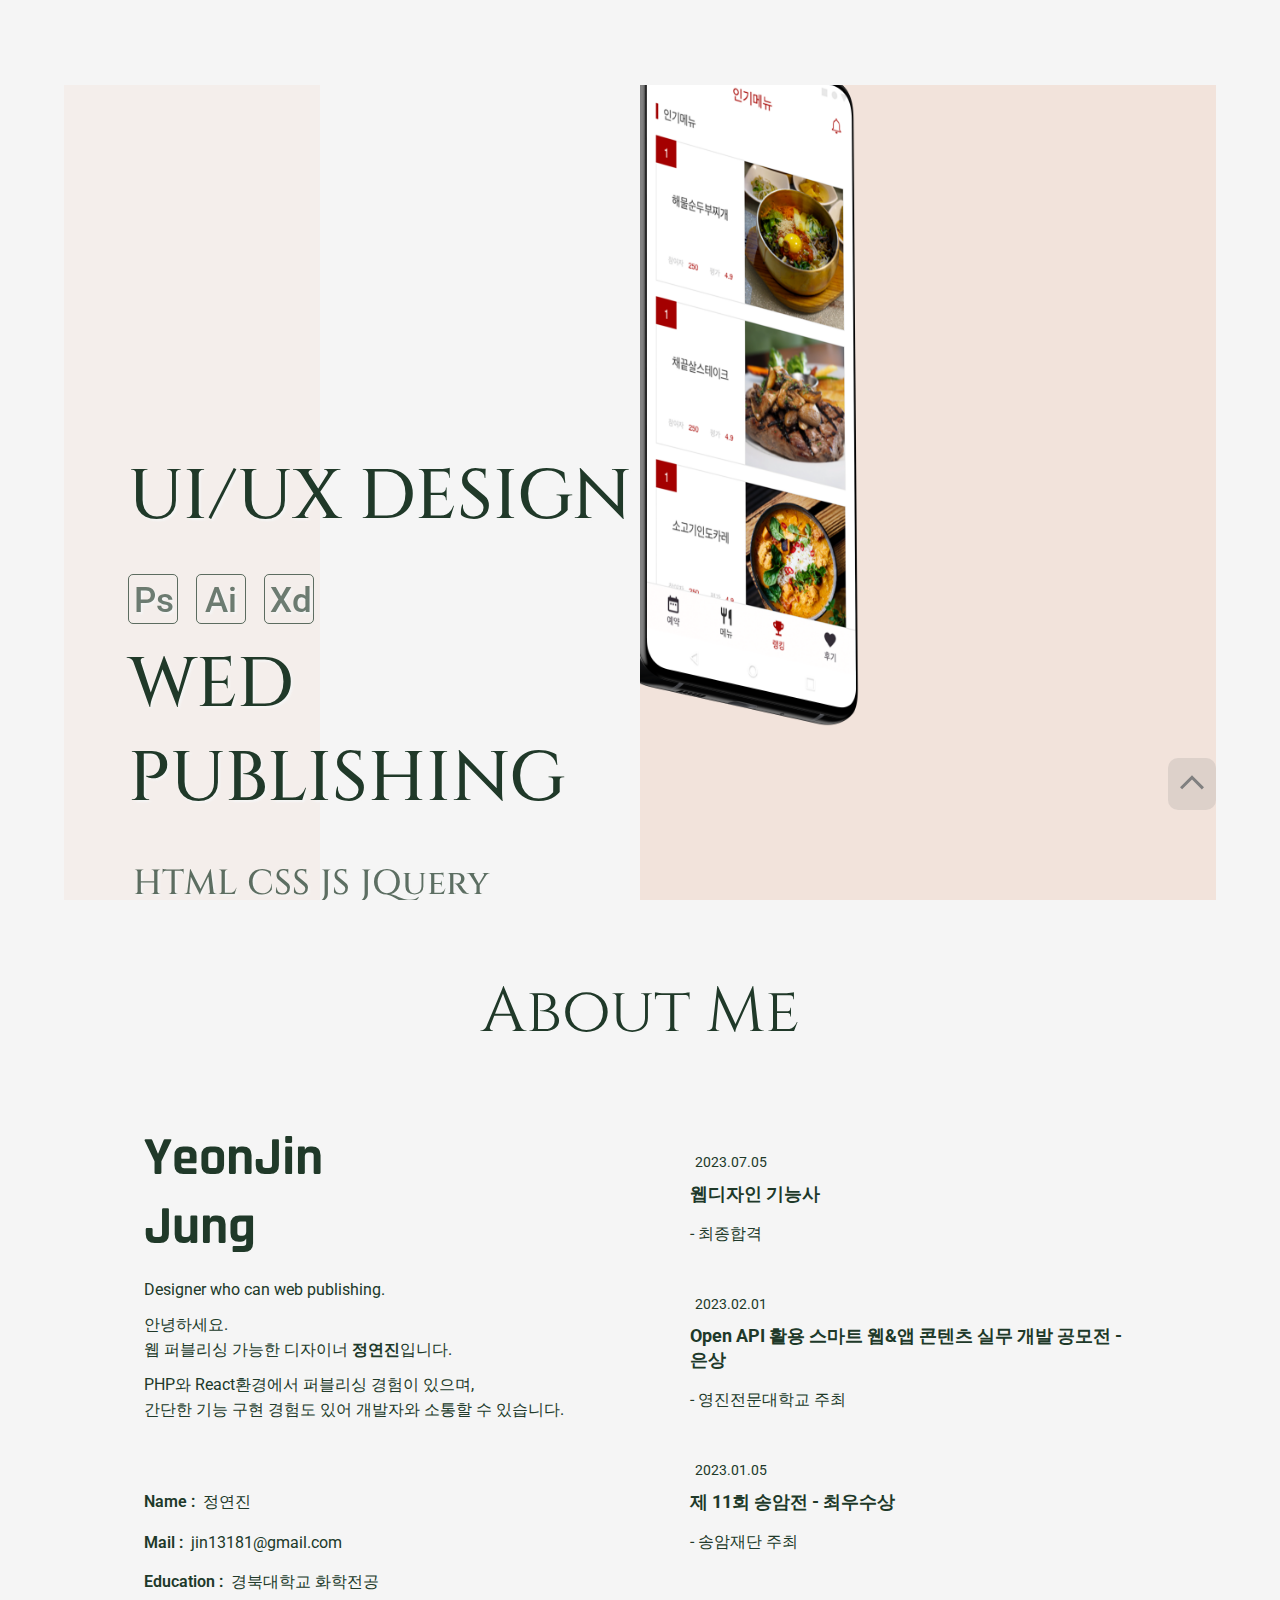
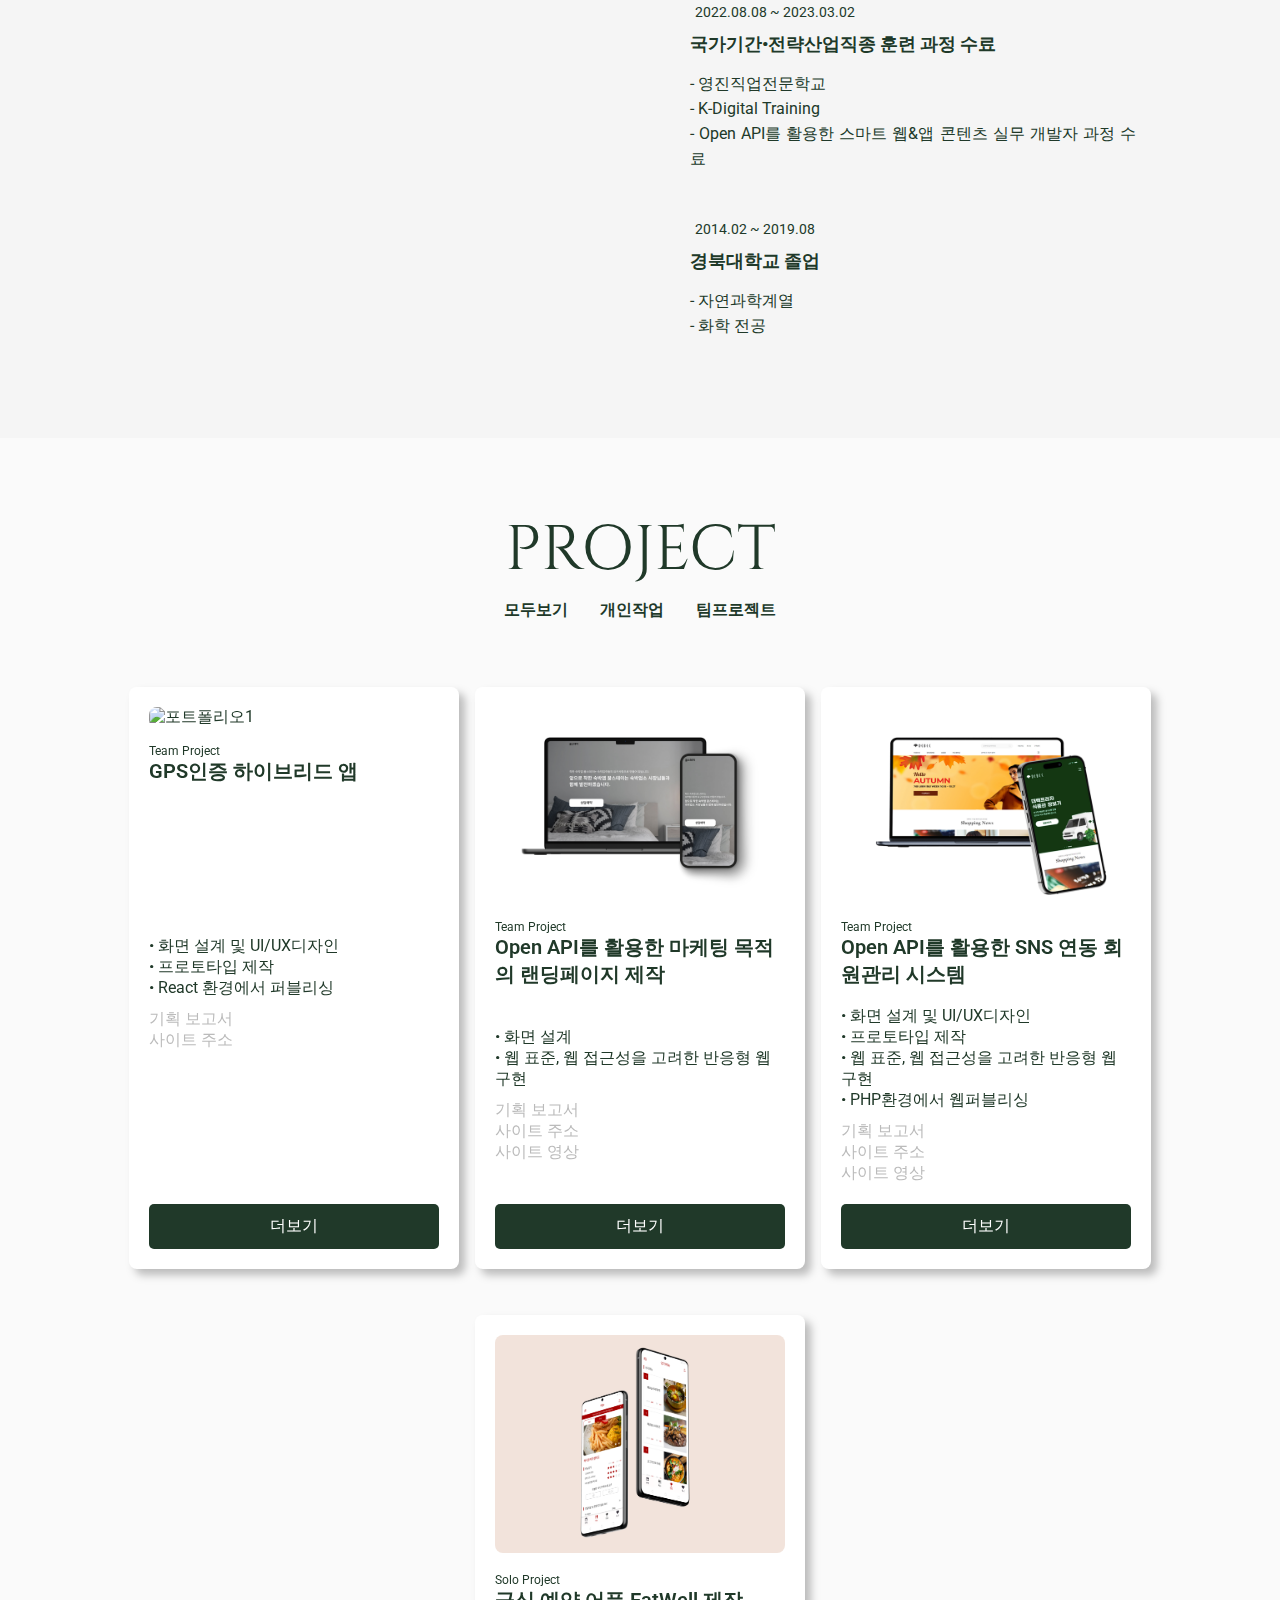
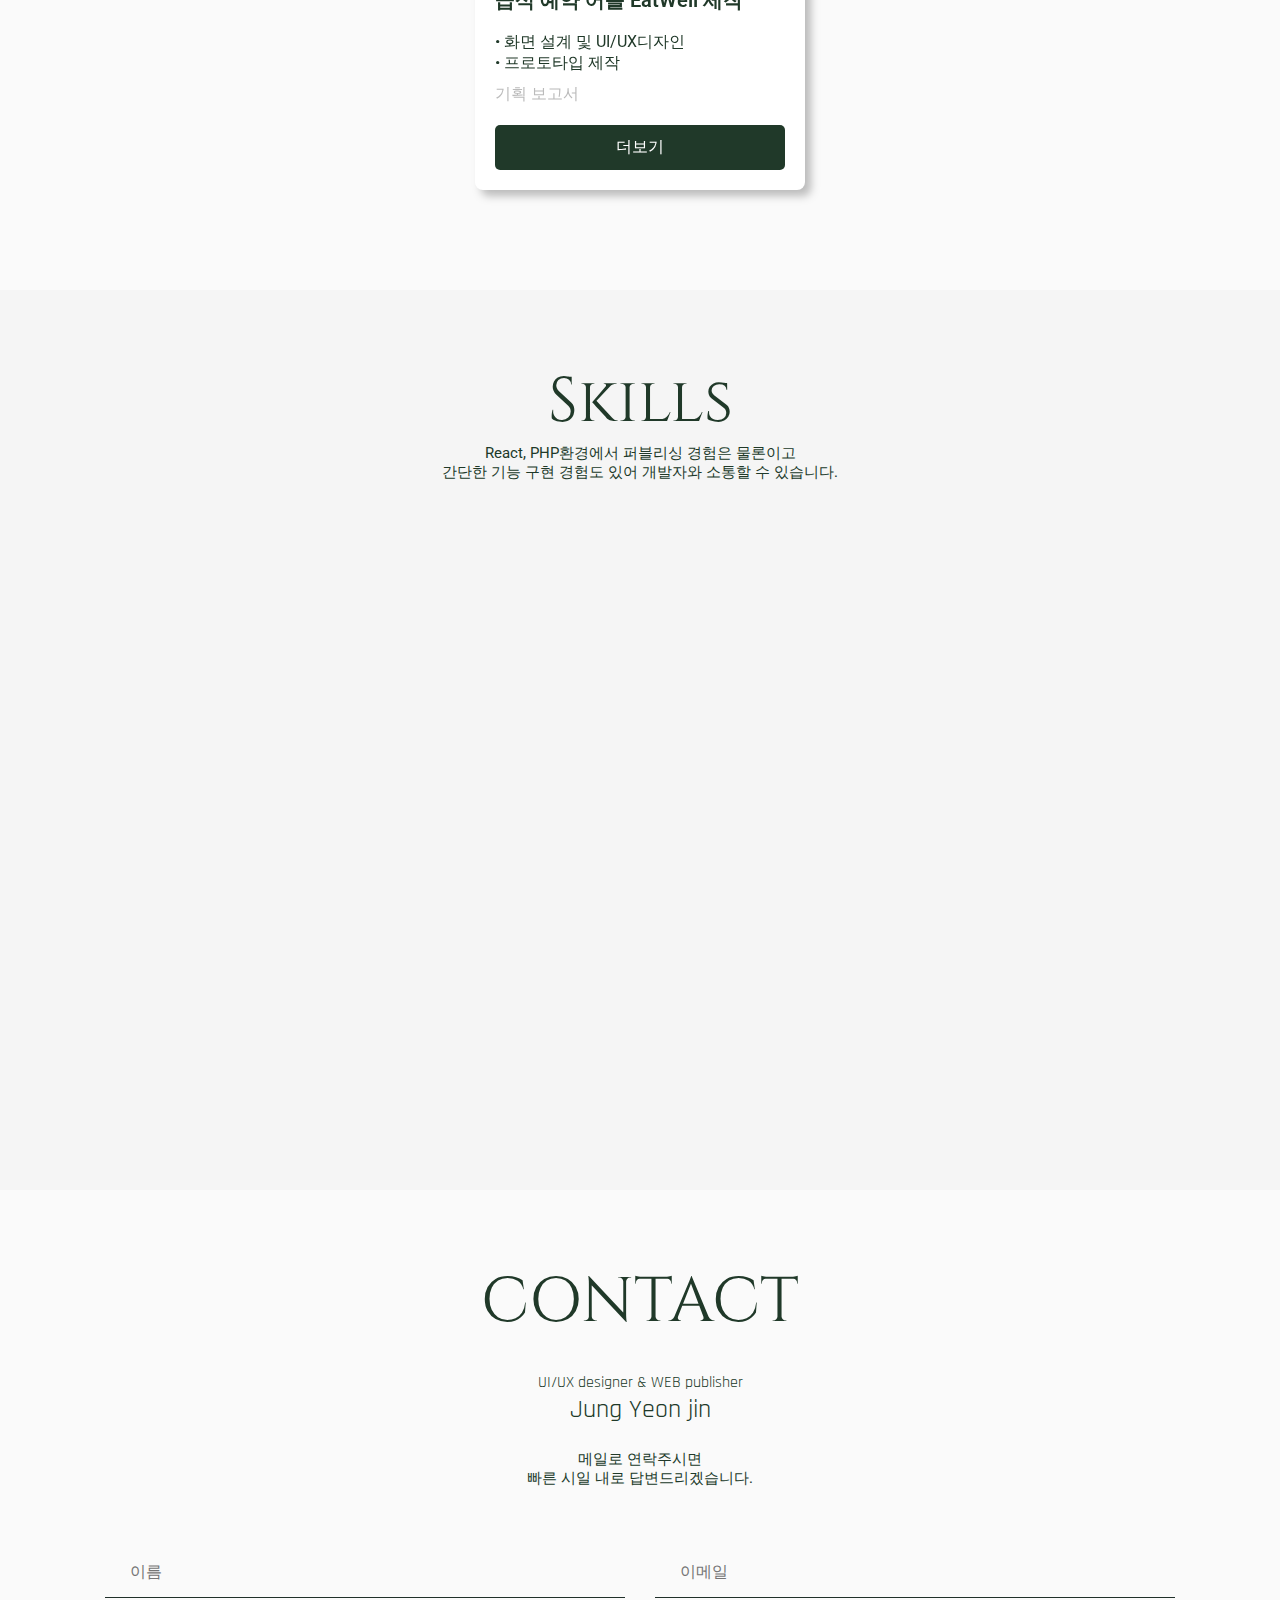
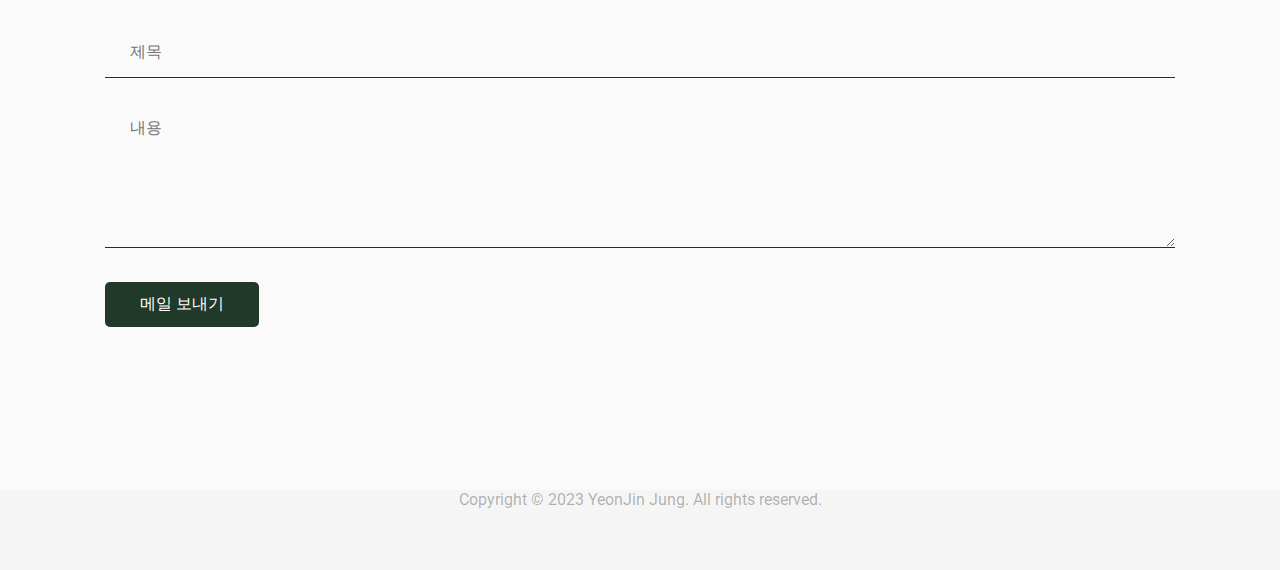
==== commit b4d9fca9: "보고서추가" ====
--- a/index.html
+++ b/index.html
@@ -606,8 +606,7 @@
                   • 프로토타입 제작<br />
                 </p>
                 <p class="portfolio__link">
-                  <a href="./ppt/DEBEC__.html" target="_blank"
-                    >기획 보고서 추후 업데이트 예정</a
+                  <a href="./ppt/EATWELL.html" target="_blank">기획 보고서</a
                   ><br />
                 </p>
               </div>
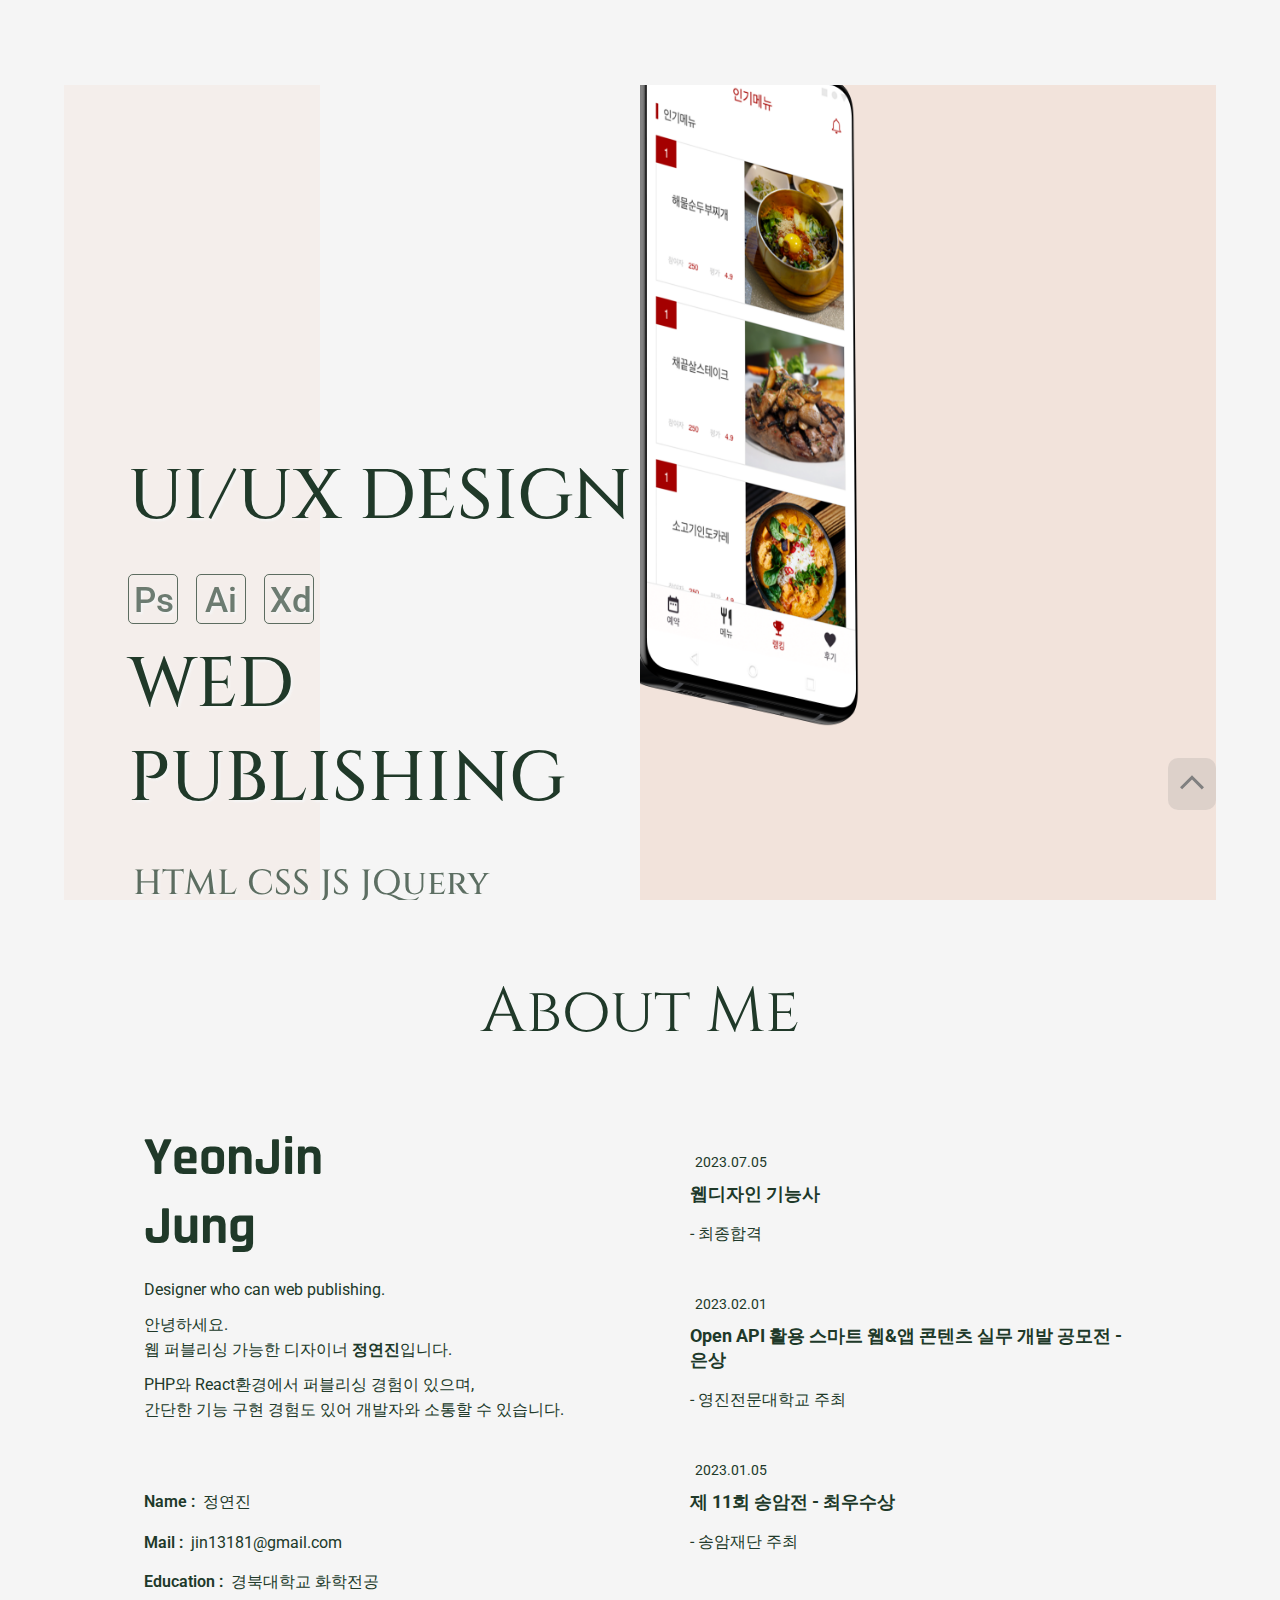
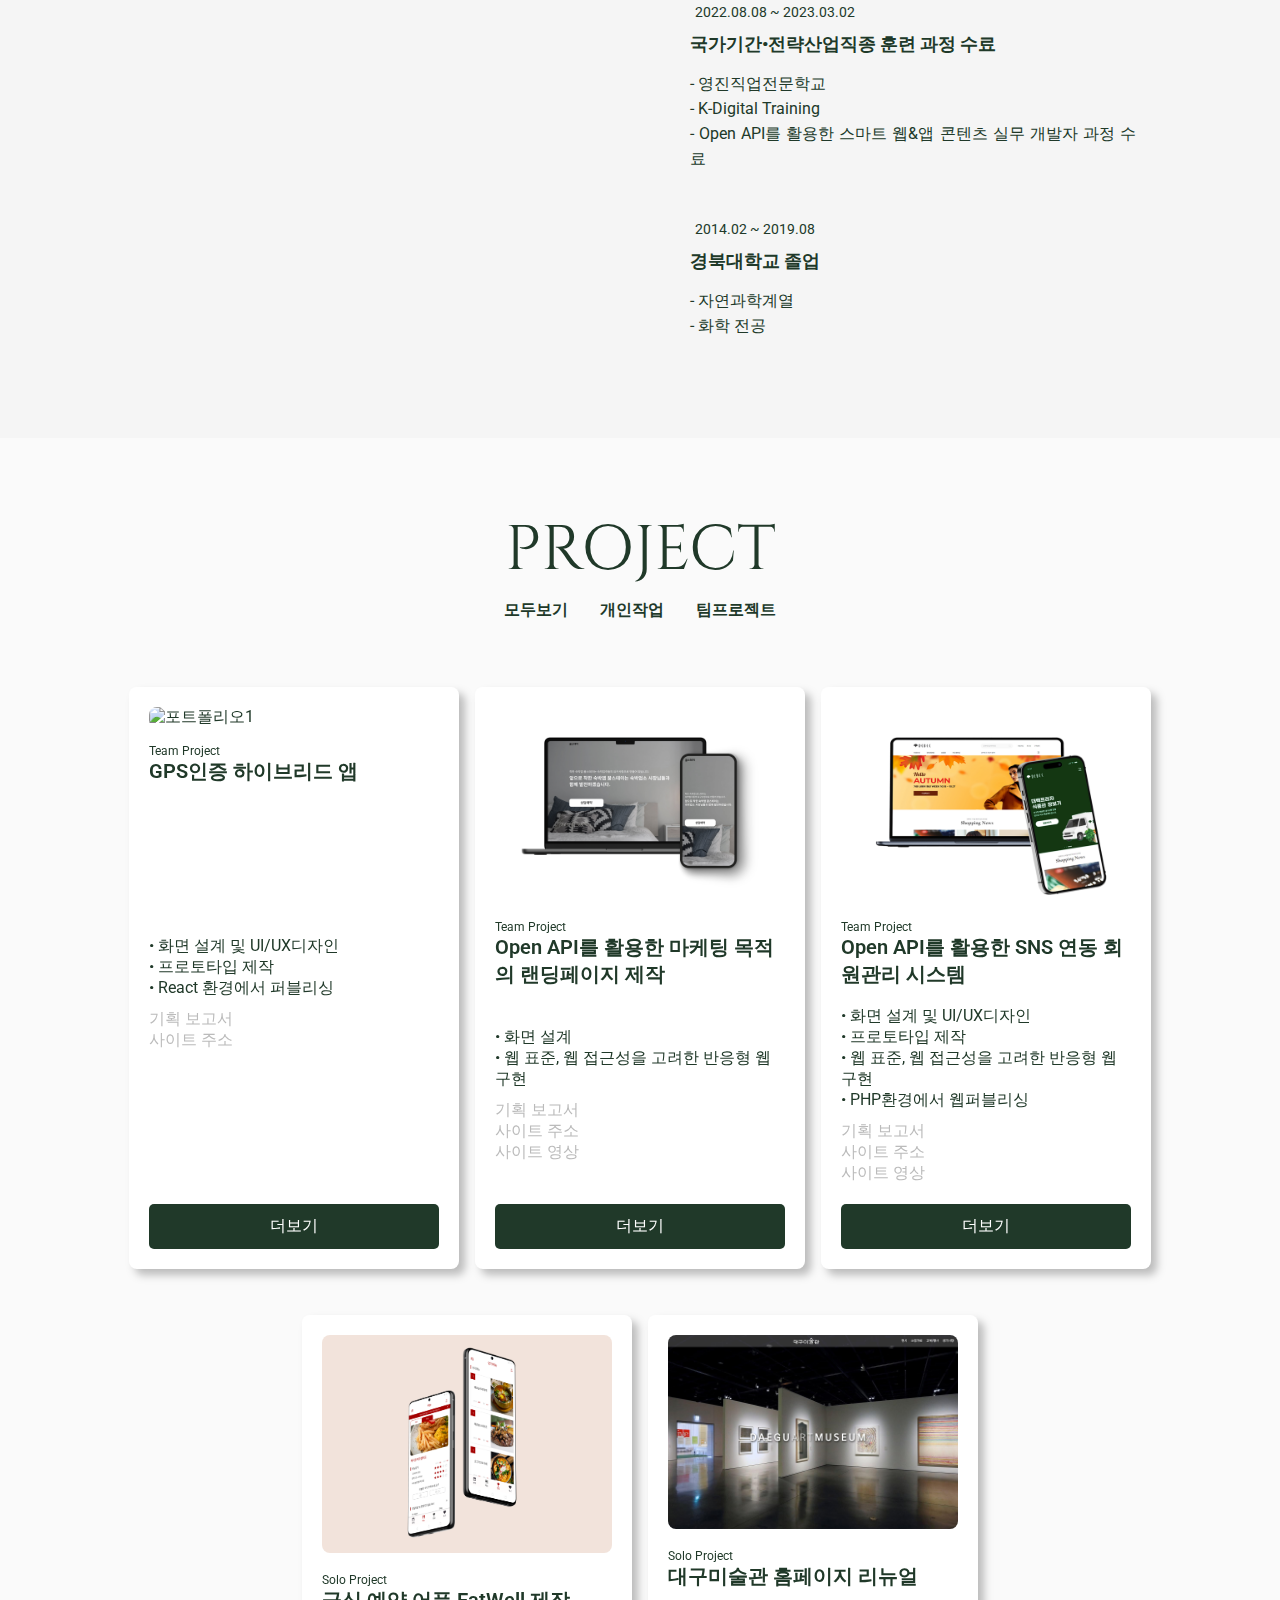
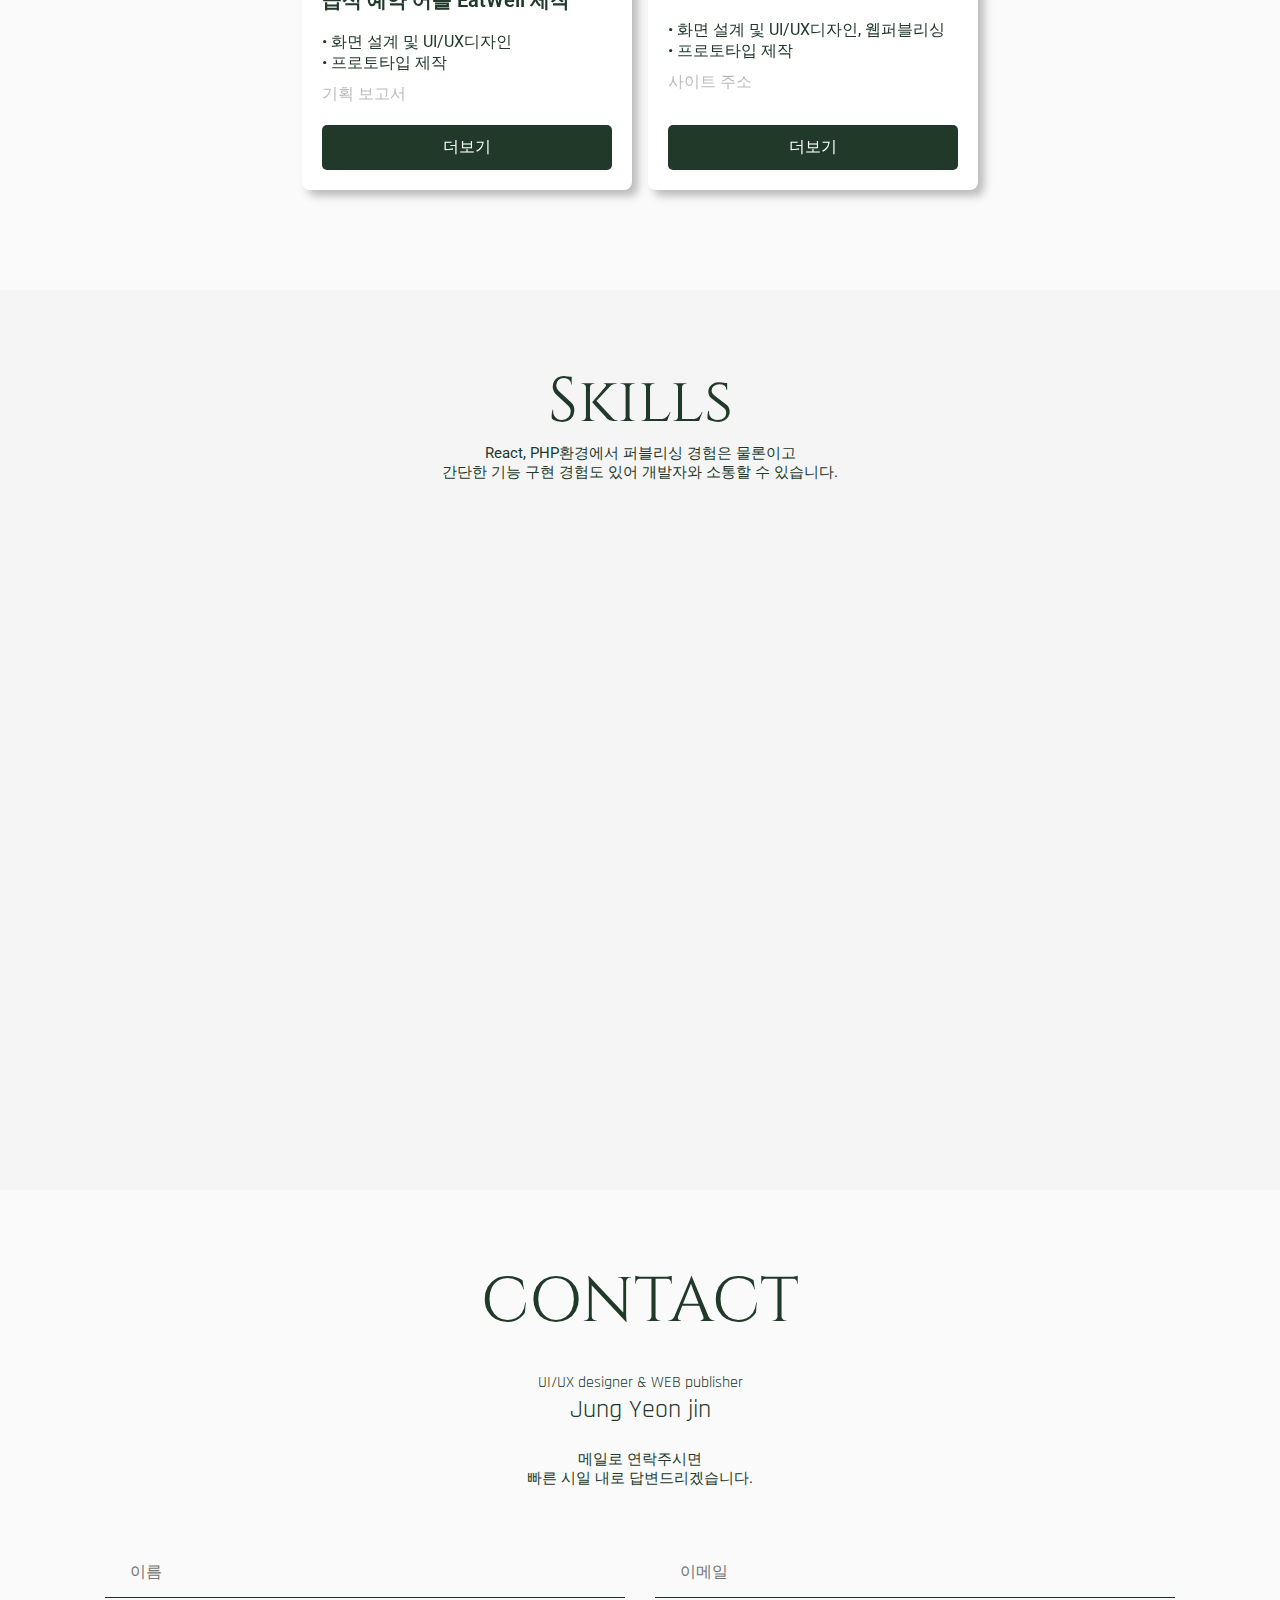
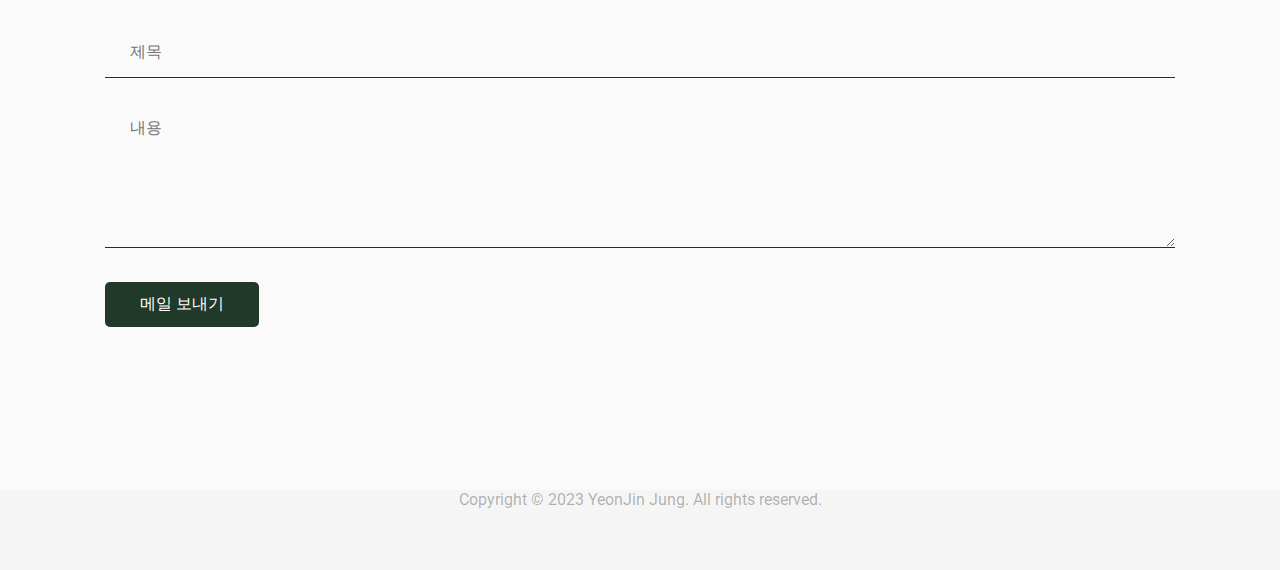
==== commit c21a28b4: "대구미술관추가" ====
--- a/index.html
+++ b/index.html
@@ -617,7 +617,7 @@
                 <p class="details__description">급식 예약 어플 제작</p>
                 <ul class="details__info">
                   <li>
-                    <b>제작 기간</b> -
+                    <b>제작 기간</b> - 2022.12
                     <span></span>
                     <br />
                   </li>
@@ -635,8 +635,68 @@
                   <li>
                     <b>링크</b>
                     <p>
-                      <a href="./ppt/DEBEC__.html" target="_blank"
-                        >기획 보고서 추후 업데이트 예정</a
+                      <a href="./ppt/EATWELL.html" target="_blank"
+                        >기획 보고서</a
+                      ><br />
+                    </p>
+                  </li>
+                </ul>
+              </div>
+            </div>
+            <!-- portfolio Item End -->
+            <!-- portfolio Item Start -->
+            <div class="portfolio__card mix Solo">
+              <div class="portfolio__cardTop">
+                <img
+                  src="./img/artgallery.jpg"
+                  alt="포트폴리오5"
+                  class="portfolio__img"
+                />
+                <p class="portfolio__subtitle">Solo Project</p>
+                <h3 class="portfolio__title">대구미술관 홈페이지 리뉴얼</h3>
+              </div>
+              <div class="portfolio__cardDown">
+                <p class="portfolio__whatIdo">
+                  • 화면 설계 및 UI/UX디자인, 웹퍼블리싱<br />
+                  • 프로토타입 제작<br />
+                </p>
+                <p class="portfolio__link">
+                  <a
+                    href="http://jin13181.dothome.co.kr/dgartmuseum/"
+                    target="_blank"
+                    >사이트 주소</a
+                  ><br />
+                </p>
+              </div>
+              <div class="portfolio__button">더보기</div>
+
+              <div class="portfolio__item-details">
+                <!-- <h3 class="details__title">Image Search App</h3> -->
+                <p class="details__description">대구미술관 홈페이지 리뉴얼</p>
+                <ul class="details__info">
+                  <li>
+                    <b>제작 기간</b> - 2022.09
+                    <span></span>
+                    <br />
+                  </li>
+                  <li>
+                    <b>사용기술</b> -
+                    <span>HTML,CSS,JQuery</span>
+                    <br />
+                  </li>
+                  <li>
+                    <b>역할</b> -
+                    <span>기획 및 UI/UX 디자인, 웹퍼블리싱</span>
+                    <br />
+                    <br />
+                  </li>
+                  <li>
+                    <b>링크</b>
+                    <p>
+                      <a
+                        href="http://jin13181.dothome.co.kr/dgartmuseum/"
+                        target="_blank"
+                        >사이트 주소</a
                       ><br />
                     </p>
                   </li>
